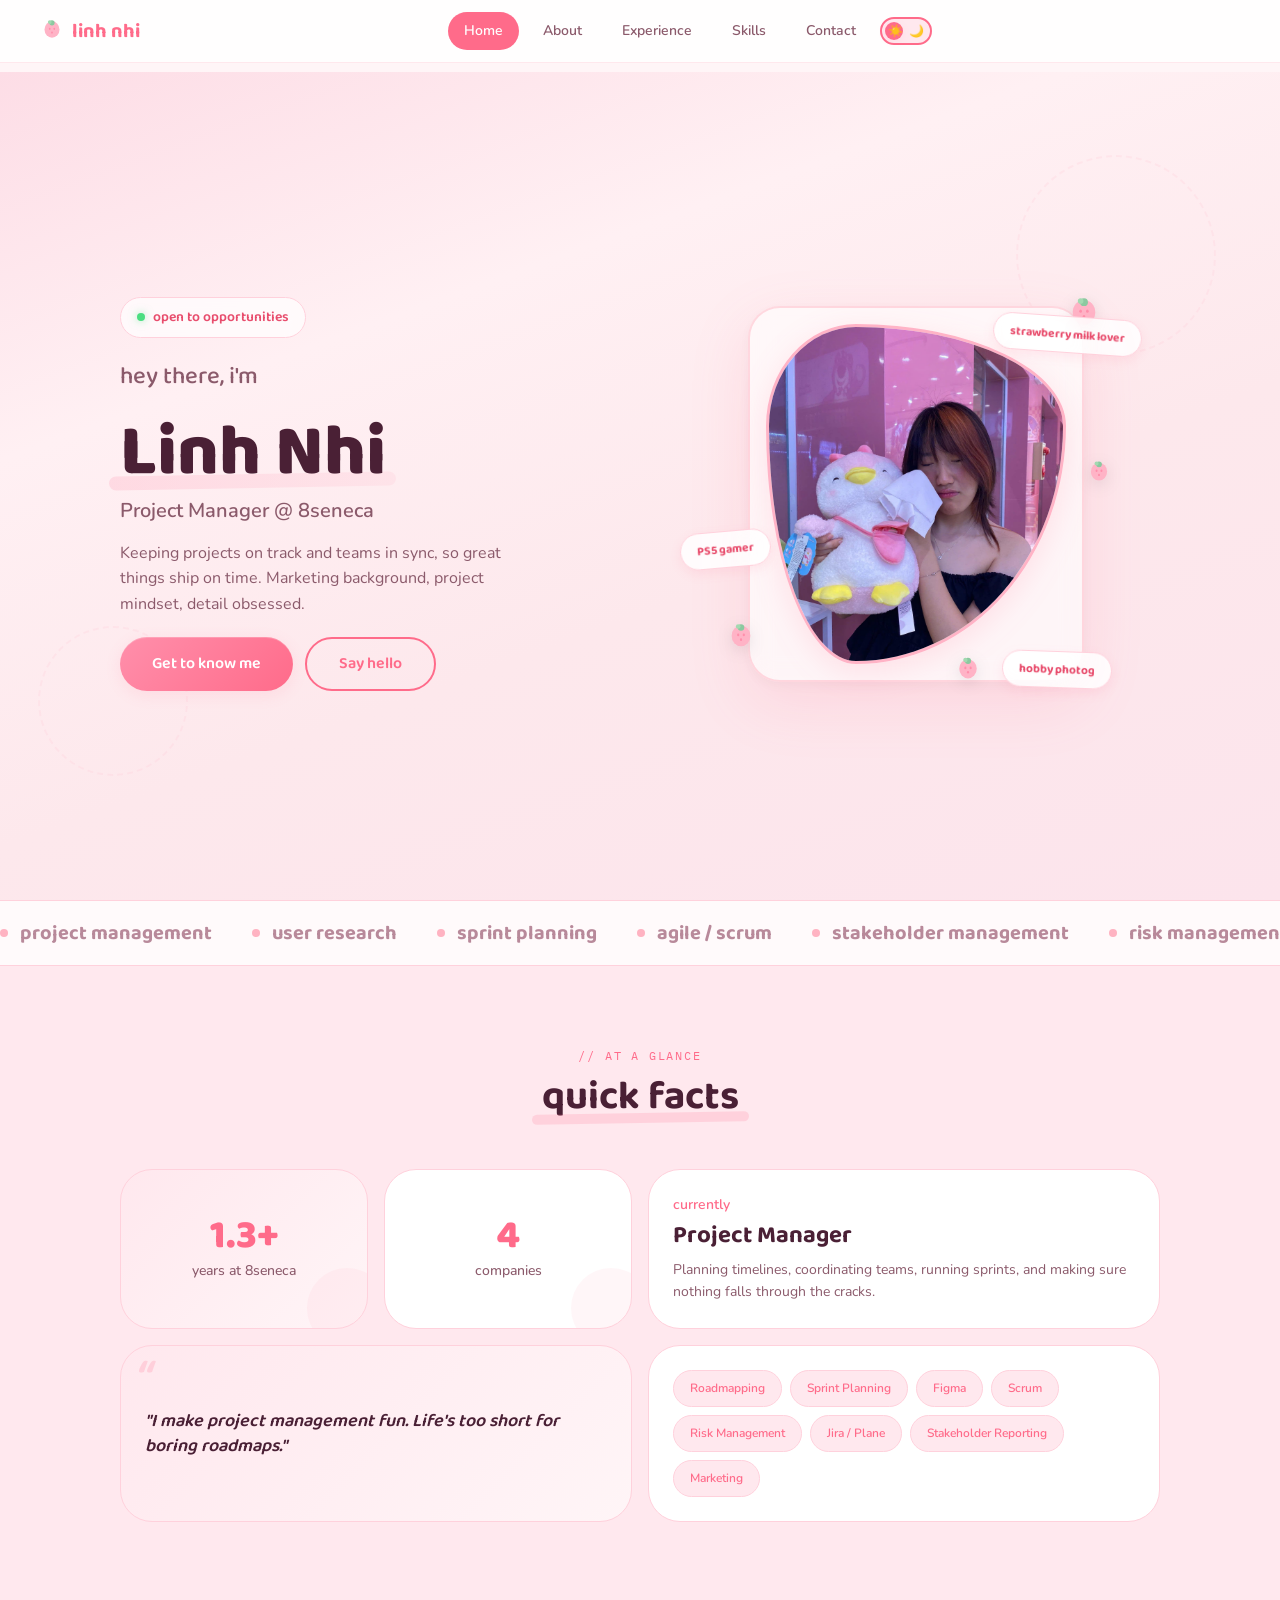
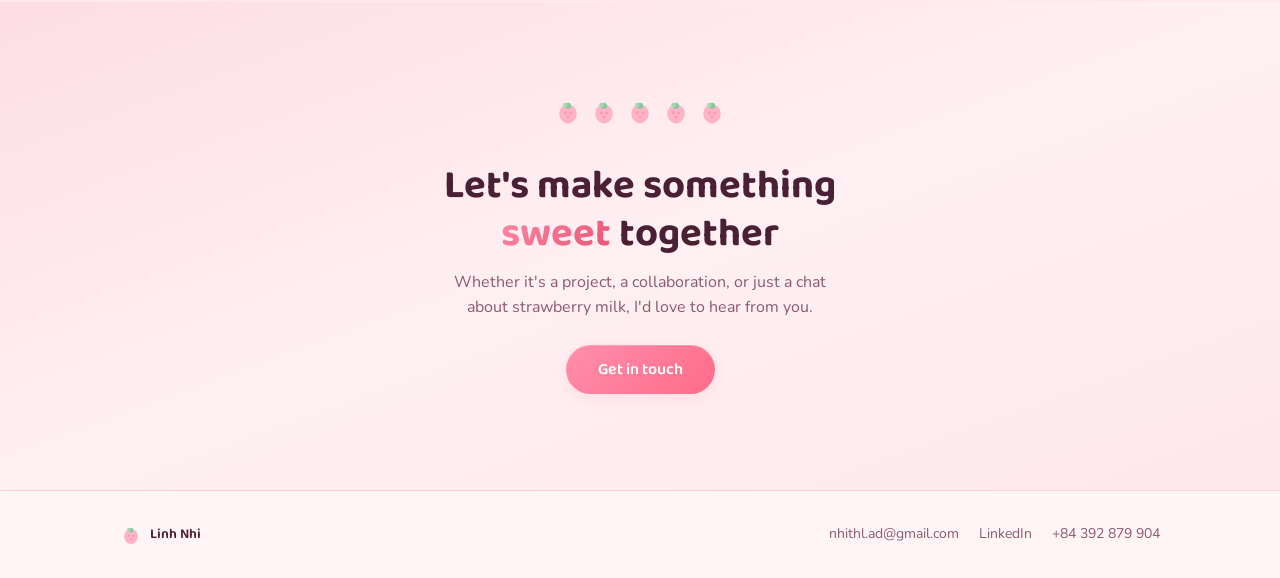
==== html/index.html @ 1c567e45 "Initial commit: strawberry milk portfolio website 5-page personal portfolio (Home, About, Experience" ====
<!DOCTYPE html>
<html lang="en" data-theme="light">
<head>
  <meta charset="UTF-8">
  <meta name="viewport" content="width=device-width, initial-scale=1.0">
  <title>Linh Nhi | Project Manager</title>
  <link rel="icon" type="image/svg+xml" href="favicon.svg">
  <link rel="stylesheet" href="shared.css">
  <style>
    /* --- HERO --- */
    .hero {
      min-height: calc(100vh - 72px);
      display: flex;
      align-items: center;
      position: relative;
      overflow: hidden;
      padding: var(--sp-64) 0 var(--sp-48);
      background: linear-gradient(160deg, #FDDDE6 0%, #FFF0F3 30%, #FDE8EC 60%, #FCE4EC 100%);
    }
    [data-theme="dark"] .hero {
      background: linear-gradient(160deg, var(--berry-900) 0%, #2A1520 50%, var(--berry-900) 100%);
    }
    .hero__inner {
      max-width: var(--max-content);
      margin: 0 auto;
      padding: 0 var(--grid-margin-desktop);
      display: grid;
      grid-template-columns: 1fr 1fr;
      gap: var(--sp-64);
      align-items: center;
      width: 100%;
      position: relative;
      z-index: 1;
    }
    .hero__content { display: flex; flex-direction: column; gap: var(--sp-20); }

    /* Strawberry milk badge */
    .hero__badge {
      display: inline-flex;
      align-items: center;
      gap: var(--sp-8);
      background: rgba(255, 255, 255, 0.7);
      backdrop-filter: blur(10px);
      border: 1.5px solid var(--pink-200);
      border-radius: var(--radius-pill);
      padding: var(--sp-8) var(--sp-16);
      font-family: var(--font-display);
      font-size: var(--text-sm);
      font-weight: var(--weight-semibold);
      color: var(--pink-600);
      width: fit-content;
      animation: badge-bounce 3s ease-in-out infinite;
    }
    [data-theme="dark"] .hero__badge {
      background: rgba(255, 107, 138, 0.12);
      border-color: rgba(255, 143, 171, 0.25);
      color: var(--pink-300);
    }
    @keyframes badge-bounce {
      0%, 100% { transform: translateY(0); }
      50% { transform: translateY(-4px); }
    }
    .hero__badge-dot {
      width: 8px; height: 8px;
      border-radius: 50%;
      background: #4ADE80;
      box-shadow: 0 0 8px rgba(74, 222, 128, 0.5);
      animation: pulse-green 2s ease-in-out infinite;
    }
    @keyframes pulse-green {
      0%, 100% { opacity: 1; }
      50% { opacity: 0.5; }
    }

    .hero__greeting {
      font-family: var(--font-display);
      font-size: var(--text-2xl);
      color: var(--color-text-secondary);
      font-weight: var(--weight-medium);
    }
    .hero__name {
      font-family: var(--font-display);
      font-size: var(--text-6xl);
      font-weight: var(--weight-extrabold);
      line-height: 1.05;
      position: relative;
    }
    .hero__name-highlight {
      position: relative;
      display: inline-block;
    }
    .hero__name-highlight::after {
      content: '';
      position: absolute;
      bottom: 4px;
      left: -4%;
      width: 108%;
      height: 14px;
      background: linear-gradient(90deg, var(--pink-300), var(--pink-200));
      opacity: 0.35;
      border-radius: var(--radius-pill);
      z-index: -1;
      transform: rotate(-1deg);
    }
    [data-theme="dark"] .hero__name-highlight::after {
      opacity: 0.2;
    }
    .hero__name-sub {
      display: block;
      font-size: var(--text-xl);
      font-weight: var(--weight-semibold);
      color: var(--color-text-secondary);
      margin-top: var(--sp-8);
      font-family: var(--font-body);
    }
    .hero__desc {
      font-size: var(--text-base);
      color: var(--color-text-secondary);
      line-height: var(--leading-normal);
      max-width: 420px;
    }
    .hero__buttons { display: flex; gap: var(--sp-12); flex-wrap: wrap; }

    /* Visual side — milk carton style frame */
    .hero__visual {
      display: flex;
      justify-content: center;
      align-items: center;
      position: relative;
    }
    .hero__photo-frame {
      position: relative;
      background: rgba(255, 255, 255, 0.6);
      backdrop-filter: blur(12px);
      border: 2px solid rgba(255, 183, 197, 0.5);
      border-radius: 32px;
      padding: 16px;
      box-shadow: 0 20px 60px rgba(255, 107, 138, 0.15), 0 4px 16px rgba(0,0,0,0.04);
    }
    [data-theme="dark"] .hero__photo-frame {
      background: rgba(45, 22, 32, 0.6);
      border-color: rgba(255, 143, 171, 0.2);
      box-shadow: 0 20px 60px rgba(0, 0, 0, 0.3);
    }
    .hero__photo-frame .profile-photo {
      border: 3px solid var(--pink-300);
    }

    /* Floating strawberry decorations */
    .strawberry-float {
      position: absolute;
      z-index: 2;
      font-size: 2rem;
      animation: float-berry 5s ease-in-out infinite;
      filter: drop-shadow(0 4px 8px rgba(0,0,0,0.1));
    }
    .strawberry-float:nth-child(2) { top: -16px; right: -20px; animation-delay: -1s; font-size: 1.8rem; }
    .strawberry-float:nth-child(3) { bottom: 20px; left: -24px; animation-delay: -2.5s; font-size: 1.5rem; }
    .strawberry-float:nth-child(4) { top: 40%; right: -30px; animation-delay: -3.5s; font-size: 1.2rem; }
    .strawberry-float:nth-child(5) { bottom: -12px; right: 30%; animation-delay: -4s; font-size: 1.4rem; }
    @keyframes float-berry {
      0%, 100% { transform: translateY(0) rotate(0deg); }
      25% { transform: translateY(-8px) rotate(5deg); }
      75% { transform: translateY(4px) rotate(-3deg); }
    }

    /* Floating stickers around photo */
    .hero__sticker {
      position: absolute;
      z-index: 3;
      background: rgba(255, 255, 255, 0.85);
      backdrop-filter: blur(8px);
      border: 1.5px solid var(--pink-200);
      border-radius: var(--radius-2xl);
      padding: var(--sp-8) var(--sp-16);
      font-family: var(--font-display);
      font-size: var(--text-xs);
      font-weight: var(--weight-bold);
      color: var(--pink-600);
      box-shadow: 0 4px 12px rgba(255, 107, 138, 0.12);
      transform: rotate(var(--rotate, 0deg));
      transition: all var(--duration) var(--ease-out);
      white-space: nowrap;
    }
    [data-theme="dark"] .hero__sticker {
      background: rgba(45, 22, 32, 0.8);
      border-color: rgba(255, 143, 171, 0.25);
      color: var(--pink-300);
    }
    .hero__sticker:hover {
      transform: rotate(0deg) scale(1.08);
      box-shadow: 0 6px 20px rgba(255, 107, 138, 0.2);
    }
    .hero__sticker:nth-child(6) { top: 8px; right: -60px; --rotate: 4deg; }
    .hero__sticker:nth-child(7) { bottom: 30%; left: -70px; --rotate: -5deg; }
    .hero__sticker:nth-child(8) { bottom: -8px; right: -30px; --rotate: 2deg; }

    /* --- MARQUEE --- */
    .home-marquee {
      margin: 0;
      background: rgba(255, 255, 255, 0.5);
      border-color: var(--pink-200);
    }
    [data-theme="dark"] .home-marquee {
      background: var(--color-card);
    }

    /* --- BENTO GRID --- */
    .bento-section {
      padding: var(--sp-80) 0;
      background: var(--color-surface-alt);
      position: relative;
    }
    .bento-grid {
      max-width: var(--max-content);
      margin: 0 auto;
      padding: 0 var(--grid-margin-desktop);
      display: grid;
      grid-template-columns: repeat(4, 1fr);
      grid-template-rows: auto auto;
      gap: var(--sp-16);
    }
    .bento-card--stat {
      display: flex;
      flex-direction: column;
      justify-content: center;
      align-items: center;
      text-align: center;
      min-height: 140px;
      position: relative;
      overflow: hidden;
    }
    .bento-card--stat::after {
      content: '';
      position: absolute;
      bottom: -20px;
      right: -20px;
      width: 80px;
      height: 80px;
      border-radius: 50%;
      background: var(--color-accent);
      opacity: 0.06;
    }
    .bento-card--wide { grid-column: span 2; }
    .bento-stat__number {
      font-family: var(--font-display);
      font-size: var(--text-4xl);
      font-weight: var(--weight-extrabold);
      color: var(--color-accent);
      line-height: 1;
    }
    .bento-stat__label {
      font-size: var(--text-sm);
      color: var(--color-text-secondary);
      margin-top: var(--sp-4);
      font-weight: var(--weight-medium);
    }
    .bento-card--quote {
      display: flex;
      align-items: center;
      font-family: var(--font-display);
      font-size: var(--text-lg);
      font-weight: var(--weight-semibold);
      color: var(--color-text);
      font-style: italic;
      line-height: var(--leading-snug);
      position: relative;
    }
    .bento-card--quote::before {
      content: '\201C';
      position: absolute;
      top: 8px;
      left: 12px;
      font-size: 3rem;
      font-family: var(--font-display);
      color: var(--color-accent);
      opacity: 0.2;
      line-height: 1;
    }
    .bento-card--role {
      display: flex;
      flex-direction: column;
      justify-content: center;
    }
    .bento-role__title {
      font-family: var(--font-display);
      font-size: var(--text-2xl);
      font-weight: var(--weight-bold);
    }
    .bento-role__company {
      font-size: var(--text-sm);
      color: var(--color-accent);
      font-weight: var(--weight-semibold);
    }
    .bento-card--tags {
      display: flex;
      flex-wrap: wrap;
      gap: var(--sp-8);
      align-content: center;
    }
    .bento-tag {
      display: inline-flex;
      padding: var(--sp-8) var(--sp-16);
      background: var(--color-accent-soft);
      border: 1.5px solid var(--color-border);
      border-radius: var(--radius-pill);
      font-size: var(--text-xs);
      font-weight: var(--weight-semibold);
      color: var(--color-accent);
      transition: all var(--duration) var(--ease-out);
    }
    .bento-tag:hover {
      background: var(--color-accent);
      color: #fff;
      transform: translateY(-2px);
    }

    /* --- SUPERPOWERS --- */
    .powers {
      padding: var(--sp-80) 0;
      position: relative;
    }
    .powers__grid {
      max-width: var(--max-content);
      margin: 0 auto;
      padding: 0 var(--grid-margin-desktop);
      display: grid;
      grid-template-columns: repeat(2, 1fr);
      gap: var(--sp-16);
    }
    .power-card {
      padding: var(--sp-32);
      border-radius: var(--radius-2xl);
      background: var(--color-card);
      border: 1.5px solid var(--color-border);
      transition: all var(--duration) var(--ease-out);
      display: flex;
      flex-direction: column;
      gap: var(--sp-8);
      position: relative;
      overflow: hidden;
    }
    .power-card::before {
      content: '';
      position: absolute;
      top: 0;
      left: 0;
      right: 0;
      height: 3px;
      background: linear-gradient(90deg, var(--pink-300), var(--pink-500), var(--pink-300));
      opacity: 0;
      transition: opacity var(--duration) var(--ease-out);
    }
    .power-card:hover {
      border-color: var(--color-accent);
      box-shadow: 0 12px 40px rgba(255, 107, 138, 0.12);
      transform: translateY(-4px);
    }
    .power-card:hover::before { opacity: 1; }
    .power-card__icon {
      width: 52px;
      height: 52px;
      border-radius: 50%;
      background: var(--pink-100);
      display: flex;
      align-items: center;
      justify-content: center;
      margin-bottom: var(--sp-4);
      flex-shrink: 0;
    }
    .power-card__icon svg {
      width: 24px;
      height: 24px;
      color: var(--pink-500);
    }
    [data-theme="dark"] .power-card__icon {
      background: rgba(255, 107, 138, 0.12);
    }
    [data-theme="dark"] .power-card__icon svg {
      color: var(--pink-400);
    }
    .power-card__title {
      font-family: var(--font-display);
      font-size: var(--text-lg);
      font-weight: var(--weight-bold);
    }
    .power-card__desc {
      font-size: var(--text-sm);
      color: var(--color-text-secondary);
      line-height: var(--leading-normal);
    }

    /* --- CTA --- */
    .cta {
      padding: var(--sp-96) 0;
      text-align: center;
      position: relative;
      overflow: hidden;
      background: linear-gradient(160deg, #FDDDE6, #FFF0F3, #FDE8EC);
    }
    [data-theme="dark"] .cta {
      background: linear-gradient(160deg, #2A1520, var(--berry-900), #2A1520);
    }
    .cta__inner {
      max-width: 560px;
      margin: 0 auto;
      padding: 0 var(--grid-margin-desktop);
      position: relative;
      z-index: 1;
    }
    .cta__heading { margin-bottom: var(--sp-12); }
    .cta__desc {
      color: var(--color-text-secondary);
      font-size: var(--text-base);
      margin-bottom: var(--sp-24);
    }
    .cta__strawberries {
      display: flex;
      justify-content: center;
      gap: var(--sp-8);
      margin-bottom: var(--sp-24);
      font-size: 1.5rem;
    }
    .cta__strawberries span {
      animation: float-berry 4s ease-in-out infinite;
    }
    .cta__strawberries span:nth-child(2) { animation-delay: -0.5s; }
    .cta__strawberries span:nth-child(3) { animation-delay: -1s; }
    .cta__strawberries span:nth-child(4) { animation-delay: -1.5s; }
    .cta__strawberries span:nth-child(5) { animation-delay: -2s; }

    /* --- MILK CARTON DECO (background) --- */
    .milk-deco {
      position: absolute;
      pointer-events: none;
      z-index: 0;
    }
    .milk-deco--circle {
      width: 200px;
      height: 200px;
      border-radius: 50%;
      border: 2px dashed var(--pink-200);
      opacity: 0.3;
    }
    [data-theme="dark"] .milk-deco--circle {
      border-color: rgba(255, 143, 171, 0.15);
    }

    /* --- RESPONSIVE --- */
    @media (max-width: 768px) {
      .hero { min-height: auto; padding: var(--sp-32) 0; }
      .hero__inner {
        grid-template-columns: 1fr;
        gap: var(--sp-32);
        padding: 0 var(--grid-margin-mobile);
        text-align: center;
      }
      .hero__visual { order: -1; }
      .hero__desc { max-width: 100%; }
      .hero__buttons { justify-content: center; }
      .hero__badge { margin: 0 auto; }
      .hero__name { font-size: var(--text-4xl); }
      .hero__sticker { display: none; }
      .strawberry-float { font-size: 1.2rem !important; }
      .strawberry-float:nth-child(2) { right: -8px; }
      .strawberry-float:nth-child(3) { left: -8px; }
      .strawberry-float:nth-child(4) { right: -12px; }

      .hero__photo-frame { padding: 12px; }
      .profile-photo--lg { width: 200px; height: 230px; }

      .bento-section { padding: var(--sp-48) 0; }
      .bento-grid {
        grid-template-columns: 1fr 1fr;
        padding: 0 var(--grid-margin-mobile);
        gap: var(--sp-12);
      }
      .bento-card--wide { grid-column: span 2; }
      .bento-stat__number { font-size: var(--text-2xl); }
      .bento-card--stat { min-height: 100px; }

      .powers { padding: var(--sp-48) 0; }
      .powers__grid { grid-template-columns: 1fr; padding: 0 var(--grid-margin-mobile); }

      .cta { padding: var(--sp-48) 0; }
      .cta__inner { padding: 0 var(--grid-margin-mobile); }
    }
  </style>
</head>
<body>

  <nav class="nav">
    <div class="nav__inner">
      <a href="index.html" class="nav__logo">
        <span class="nav__logo-icon"><svg width="24" height="24" viewBox="0 0 32 32" fill="none"><ellipse cx="16" cy="18" rx="10" ry="11" fill="#FFB3C6"/><ellipse cx="13" cy="17" rx="1.2" ry="1.5" fill="#FF8FAB"/><ellipse cx="19" cy="17" rx="1.2" ry="1.5" fill="#FF8FAB"/><ellipse cx="16" cy="22" rx="1.2" ry="1.5" fill="#FF8FAB"/><circle cx="16" cy="9" r="3.5" fill="#8BC9A0"/><circle cx="13" cy="8" r="2.5" fill="#A3D9B1"/></svg></span> linh nhi
      </a>
      <div class="nav__links">
        <a href="index.html" class="nav__link nav__link--active">Home</a>
        <a href="about.html" class="nav__link">About</a>
        <a href="experience.html" class="nav__link">Experience</a>
        <a href="skills.html" class="nav__link">Skills</a>
        <a href="contact.html" class="nav__link">Contact</a>
        <button class="nav__theme-toggle" onclick="toggleTheme()" aria-label="Toggle dark mode">
          <span class="nav__theme-emoji nav__theme-emoji--light">&#9728;&#65039;</span>
          <span class="nav__theme-emoji nav__theme-emoji--dark">&#127769;</span>
        </button>
      </div>
      <div style="display:flex;align-items:center;gap:var(--sp-12);">
        <button class="nav__theme-toggle" onclick="toggleTheme()" aria-label="Toggle dark mode" id="mobileTheme" style="display:none;">
          <span class="nav__theme-emoji nav__theme-emoji--light">&#9728;&#65039;</span>
          <span class="nav__theme-emoji nav__theme-emoji--dark">&#127769;</span>
        </button>
        <button class="nav__burger" onclick="toggleMobile()" aria-label="Menu">
          <span></span><span></span><span></span>
        </button>
      </div>
    </div>
  </nav>
  <div class="nav__mobile-menu" id="mobileMenu">
    <a href="index.html" class="nav__link nav__link--active" onclick="toggleMobile()">Home</a>
    <a href="about.html" class="nav__link" onclick="toggleMobile()">About</a>
    <a href="experience.html" class="nav__link" onclick="toggleMobile()">Experience</a>
    <a href="skills.html" class="nav__link" onclick="toggleMobile()">Skills</a>
    <a href="contact.html" class="nav__link" onclick="toggleMobile()">Contact</a>
    <button class="nav__theme-toggle" onclick="toggleTheme()" aria-label="Toggle dark mode" style="margin-top:var(--sp-16);">
      <span class="nav__theme-emoji nav__theme-emoji--light">&#9728;&#65039;</span>
      <span class="nav__theme-emoji nav__theme-emoji--dark">&#127769;</span>
    </button>
  </div>

  <main class="page">
    <!-- HERO -->
    <section class="hero">
      <!-- Background decorative circles -->
      <div class="milk-deco milk-deco--circle" style="top: 10%; right: 5%;"></div>
      <div class="milk-deco milk-deco--circle" style="bottom: 15%; left: 3%; width: 150px; height: 150px;"></div>

      <div class="hero__inner">
        <div class="hero__content">
          <div class="hero__badge">
            <span class="hero__badge-dot"></span>
            open to opportunities
          </div>
          <div class="hero__greeting">hey there, i'm</div>
          <h1 class="hero__name">
            <span class="hero__name-highlight">Linh Nhi</span>
            <span class="hero__name-sub">Project Manager @ 8seneca</span>
          </h1>
          <p class="hero__desc">
            Keeping projects on track and teams in sync, so great things ship on time.
            Marketing background, project mindset, detail obsessed.
          </p>
          <div class="hero__buttons">
            <a href="about.html" class="btn btn--primary">Get to know me</a>
            <a href="contact.html" class="btn btn--outline">Say hello</a>
          </div>
        </div>
        <div class="hero__visual">
          <div class="hero__photo-frame">
            <div class="profile-photo profile-photo--lg">
              <img src="images/profile.jpg" alt="Linh Nhi" loading="lazy">
            </div>
            <span class="strawberry-float"><svg width="36" height="36" viewBox="0 0 32 32" fill="none"><ellipse cx="16" cy="18" rx="10" ry="11" fill="#FFB3C6"/><ellipse cx="13" cy="17" rx="1.2" ry="1.5" fill="#FF8FAB"/><ellipse cx="19" cy="17" rx="1.2" ry="1.5" fill="#FF8FAB"/><ellipse cx="16" cy="22" rx="1.2" ry="1.5" fill="#FF8FAB"/><circle cx="16" cy="9" r="3.5" fill="#8BC9A0"/><circle cx="13" cy="8" r="2.5" fill="#A3D9B1"/></svg></span>
            <span class="strawberry-float"><svg width="30" height="30" viewBox="0 0 32 32" fill="none"><ellipse cx="16" cy="18" rx="10" ry="11" fill="#FFB3C6"/><ellipse cx="13" cy="17" rx="1.2" ry="1.5" fill="#FF8FAB"/><ellipse cx="19" cy="17" rx="1.2" ry="1.5" fill="#FF8FAB"/><ellipse cx="16" cy="22" rx="1.2" ry="1.5" fill="#FF8FAB"/><circle cx="16" cy="9" r="3.5" fill="#8BC9A0"/><circle cx="13" cy="8" r="2.5" fill="#A3D9B1"/></svg></span>
            <span class="strawberry-float"><svg width="26" height="26" viewBox="0 0 32 32" fill="none"><ellipse cx="16" cy="18" rx="10" ry="11" fill="#FFB3C6"/><ellipse cx="13" cy="17" rx="1.2" ry="1.5" fill="#FF8FAB"/><ellipse cx="19" cy="17" rx="1.2" ry="1.5" fill="#FF8FAB"/><ellipse cx="16" cy="22" rx="1.2" ry="1.5" fill="#FF8FAB"/><circle cx="16" cy="9" r="3.5" fill="#8BC9A0"/><circle cx="13" cy="8" r="2.5" fill="#A3D9B1"/></svg></span>
            <span class="strawberry-float"><svg width="28" height="28" viewBox="0 0 32 32" fill="none"><ellipse cx="16" cy="18" rx="10" ry="11" fill="#FFB3C6"/><ellipse cx="13" cy="17" rx="1.2" ry="1.5" fill="#FF8FAB"/><ellipse cx="19" cy="17" rx="1.2" ry="1.5" fill="#FF8FAB"/><ellipse cx="16" cy="22" rx="1.2" ry="1.5" fill="#FF8FAB"/><circle cx="16" cy="9" r="3.5" fill="#8BC9A0"/><circle cx="13" cy="8" r="2.5" fill="#A3D9B1"/></svg></span>
            <div class="hero__sticker" style="--rotate: 4deg;">strawberry milk lover</div>
            <div class="hero__sticker" style="--rotate: -5deg;">PS5 gamer</div>
            <div class="hero__sticker" style="--rotate: 2deg;">hobby photog</div>
          </div>
        </div>
      </div>
    </section>

    <!-- MARQUEE -->
    <div class="marquee home-marquee">
      <div class="marquee__track">
        <span class="marquee__item"><span class="marquee__dot"></span> project management</span>
        <span class="marquee__item"><span class="marquee__dot"></span> user research</span>
        <span class="marquee__item"><span class="marquee__dot"></span> sprint planning</span>
        <span class="marquee__item"><span class="marquee__dot"></span> agile / scrum</span>
        <span class="marquee__item"><span class="marquee__dot"></span> stakeholder management</span>
        <span class="marquee__item"><span class="marquee__dot"></span> risk management</span>
        <span class="marquee__item"><span class="marquee__dot"></span> marketing</span>
        <span class="marquee__item"><span class="marquee__dot"></span> project management</span>
        <span class="marquee__item"><span class="marquee__dot"></span> resource planning</span>
        <span class="marquee__item"><span class="marquee__dot"></span> sprint planning</span>
        <span class="marquee__item"><span class="marquee__dot"></span> agile / scrum</span>
        <span class="marquee__item"><span class="marquee__dot"></span> stakeholder management</span>
        <span class="marquee__item"><span class="marquee__dot"></span> risk management</span>
        <span class="marquee__item"><span class="marquee__dot"></span> marketing</span>
      </div>
    </div>

    <!-- BENTO GRID -->
    <section class="bento-section">
      <div class="section-header">
        <span class="section-header__label">// at a glance</span>
        <h2 class="heading-2"><span class="section-header__underline">quick facts</span></h2>
      </div>
      <div class="bento-grid">
        <div class="bento-card bento-card--stat bento-card--accent">
          <div class="bento-stat__number">1.3+</div>
          <div class="bento-stat__label">years at 8seneca</div>
        </div>
        <div class="bento-card bento-card--stat">
          <div class="bento-stat__number">4</div>
          <div class="bento-stat__label">companies</div>
        </div>
        <div class="bento-card bento-card--role bento-card--wide">
          <div class="bento-role__company">currently</div>
          <div class="bento-role__title">Project Manager</div>
          <div style="font-size:var(--text-sm);color:var(--color-text-secondary);margin-top:var(--sp-4);">Planning timelines, coordinating teams, running sprints, and making sure nothing falls through the cracks.</div>
        </div>
        <div class="bento-card bento-card--quote bento-card--wide bento-card--accent">
          "I make project management fun. Life's too short for boring roadmaps."
        </div>
        <div class="bento-card bento-card--tags bento-card--wide">
          <span class="bento-tag">Roadmapping</span>
          <span class="bento-tag">Sprint Planning</span>
          <span class="bento-tag">Figma</span>
          <span class="bento-tag">Scrum</span>
          <span class="bento-tag">Risk Management</span>
          <span class="bento-tag">Jira / Plane</span>
          <span class="bento-tag">Stakeholder Reporting</span>
          <span class="bento-tag">Marketing</span>
        </div>
      </div>
    </section>

    <!-- CTA -->
    <section class="cta">
      <div class="cta__inner">
        <div class="cta__strawberries">
          <span><svg width="28" height="28" viewBox="0 0 32 32" fill="none"><ellipse cx="16" cy="18" rx="10" ry="11" fill="#FFB3C6"/><ellipse cx="13" cy="17" rx="1.2" ry="1.5" fill="#FF8FAB"/><ellipse cx="19" cy="17" rx="1.2" ry="1.5" fill="#FF8FAB"/><ellipse cx="16" cy="22" rx="1.2" ry="1.5" fill="#FF8FAB"/><circle cx="16" cy="9" r="3.5" fill="#8BC9A0"/><circle cx="13" cy="8" r="2.5" fill="#A3D9B1"/></svg></span>
          <span><svg width="28" height="28" viewBox="0 0 32 32" fill="none"><ellipse cx="16" cy="18" rx="10" ry="11" fill="#FFB3C6"/><ellipse cx="13" cy="17" rx="1.2" ry="1.5" fill="#FF8FAB"/><ellipse cx="19" cy="17" rx="1.2" ry="1.5" fill="#FF8FAB"/><ellipse cx="16" cy="22" rx="1.2" ry="1.5" fill="#FF8FAB"/><circle cx="16" cy="9" r="3.5" fill="#8BC9A0"/><circle cx="13" cy="8" r="2.5" fill="#A3D9B1"/></svg></span>
          <span><svg width="28" height="28" viewBox="0 0 32 32" fill="none"><ellipse cx="16" cy="18" rx="10" ry="11" fill="#FFB3C6"/><ellipse cx="13" cy="17" rx="1.2" ry="1.5" fill="#FF8FAB"/><ellipse cx="19" cy="17" rx="1.2" ry="1.5" fill="#FF8FAB"/><ellipse cx="16" cy="22" rx="1.2" ry="1.5" fill="#FF8FAB"/><circle cx="16" cy="9" r="3.5" fill="#8BC9A0"/><circle cx="13" cy="8" r="2.5" fill="#A3D9B1"/></svg></span>
          <span><svg width="28" height="28" viewBox="0 0 32 32" fill="none"><ellipse cx="16" cy="18" rx="10" ry="11" fill="#FFB3C6"/><ellipse cx="13" cy="17" rx="1.2" ry="1.5" fill="#FF8FAB"/><ellipse cx="19" cy="17" rx="1.2" ry="1.5" fill="#FF8FAB"/><ellipse cx="16" cy="22" rx="1.2" ry="1.5" fill="#FF8FAB"/><circle cx="16" cy="9" r="3.5" fill="#8BC9A0"/><circle cx="13" cy="8" r="2.5" fill="#A3D9B1"/></svg></span>
          <span><svg width="28" height="28" viewBox="0 0 32 32" fill="none"><ellipse cx="16" cy="18" rx="10" ry="11" fill="#FFB3C6"/><ellipse cx="13" cy="17" rx="1.2" ry="1.5" fill="#FF8FAB"/><ellipse cx="19" cy="17" rx="1.2" ry="1.5" fill="#FF8FAB"/><ellipse cx="16" cy="22" rx="1.2" ry="1.5" fill="#FF8FAB"/><circle cx="16" cy="9" r="3.5" fill="#8BC9A0"/><circle cx="13" cy="8" r="2.5" fill="#A3D9B1"/></svg></span>
        </div>
        <h2 class="heading-2 cta__heading">Let's make something<br><span class="gradient-text">sweet</span> together</h2>
        <p class="cta__desc">Whether it's a project, a collaboration, or just a chat about strawberry milk, I'd love to hear from you.</p>
        <a href="contact.html" class="btn btn--primary">Get in touch</a>
      </div>
    </section>

<footer class="footer" style="border-top:1.5px solid var(--color-border);padding:var(--sp-32) 0;">
  <div class="container" style="display:flex;justify-content:space-between;align-items:center;flex-wrap:wrap;gap:var(--sp-16);">
    <div style="display:flex;align-items:center;gap:var(--sp-8);">
      <svg width="22" height="22" viewBox="0 0 32 32" fill="none"><ellipse cx="16" cy="18" rx="10" ry="11" fill="#FFB3C6"/><ellipse cx="13" cy="17" rx="1.2" ry="1.5" fill="#FF8FAB"/><ellipse cx="19" cy="17" rx="1.2" ry="1.5" fill="#FF8FAB"/><ellipse cx="16" cy="22" rx="1.2" ry="1.5" fill="#FF8FAB"/><circle cx="16" cy="9" r="3.5" fill="#8BC9A0"/><circle cx="13" cy="8" r="2.5" fill="#A3D9B1"/></svg>
      <span style="font-family:var(--font-display);font-size:var(--text-sm);font-weight:var(--weight-semibold);color:var(--color-text);">Linh Nhi</span>
    </div>
    <div style="display:flex;align-items:center;gap:var(--sp-20);font-size:var(--text-sm);">
      <a href="mailto:nhithl.ad@gmail.com" style="color:var(--color-text-secondary);">nhithl.ad@gmail.com</a>
      <a href="https://www.linkedin.com/in/nhithl" target="_blank" style="color:var(--color-text-secondary);">LinkedIn</a>
      <a href="tel:+84392879904" style="color:var(--color-text-secondary);">+84 392 879 904</a>
    </div>
  </div>
</footer>
  </main>

  <script>
    function toggleTheme() { document.documentElement.setAttribute('data-theme', document.documentElement.getAttribute('data-theme') === 'dark' ? 'light' : 'dark'); }
    function toggleMobile() { document.getElementById('mobileMenu').classList.toggle('nav__mobile-menu--open'); document.querySelector('.nav__burger').classList.toggle('nav__burger--open'); }
    (function(){var t=document.getElementById('mobileTheme');function u(){t.style.display=window.innerWidth<=768?'':'none';}u();window.addEventListener('resize',u);})();
  </script>
</body>
</html>
---- html/shared.css ----
/* ============================================
   SHARED — Strawberry Milk Portfolio
   Tokens + Components + Layout
   ============================================ */
@import url('https://fonts.googleapis.com/css2?family=Baloo+2:wght@400;500;600;700;800&family=Nunito:wght@400;500;600;700&family=IBM+Plex+Mono:wght@400;500&display=swap');
@import url('../tokens/tokens.css');

/* --- Reset --- */
*, *::before, *::after { box-sizing: border-box; margin: 0; padding: 0; }
html { scroll-behavior: smooth; }
body {
  font-family: var(--font-body);
  font-size: var(--text-base);
  line-height: var(--leading-normal);
  color: var(--color-text);
  background: var(--color-bg);
  transition: background var(--duration) var(--ease-out), color var(--duration) var(--ease-out);
  -webkit-font-smoothing: antialiased;
  overflow-x: hidden;
}
a { color: var(--color-accent); text-decoration: none; transition: color var(--duration) var(--ease-out); }
a:hover { color: var(--color-accent-hover); }
img { max-width: 100%; display: block; }
ul, ol { list-style: none; }
button { cursor: pointer; border: none; background: none; font-family: inherit; }

/* --- Sparkle animation --- */
.sparkle {
  display: inline-block;
  animation: sparkle-float 3s ease-in-out infinite;
}
@keyframes sparkle-float {
  0%, 100% { transform: translateY(0) rotate(0deg); }
  50% { transform: translateY(-6px) rotate(10deg); }
}

/* --- Nav --- */
.nav {
  position: fixed;
  top: 0;
  left: 0;
  right: 0;
  z-index: 100;
  background: var(--color-nav);
  backdrop-filter: blur(20px);
  -webkit-backdrop-filter: blur(20px);
  border-bottom: 1px solid var(--color-border-soft);
  padding: var(--sp-12) var(--sp-32);
  transition: background var(--duration) var(--ease-out);
}
.nav__inner {
  max-width: var(--max-content);
  margin: 0 auto;
  display: flex;
  align-items: center;
  justify-content: space-between;
}
.nav__logo {
  font-family: var(--font-display);
  font-size: var(--text-xl);
  font-weight: var(--weight-bold);
  color: var(--color-accent);
  display: flex;
  align-items: center;
  gap: var(--sp-8);
}
.nav__logo-icon {
  font-size: var(--text-2xl);
  line-height: 1;
}
.nav__links {
  display: flex;
  gap: var(--sp-8);
  align-items: center;
}
.nav__link {
  font-family: var(--font-body);
  font-size: var(--text-sm);
  font-weight: var(--weight-semibold);
  color: var(--color-text-secondary);
  padding: var(--sp-8) var(--sp-16);
  border-radius: var(--radius-pill);
  position: relative;
  transition: all var(--duration) var(--ease-out);
}
.nav__link:hover {
  color: var(--color-accent);
  background: var(--color-accent-soft);
}
.nav__link--active {
  color: #fff;
  background: var(--color-accent);
}
.nav__link--active:hover {
  color: #fff;
  background: var(--color-accent-hover);
}

/* Theme toggle */
.nav__theme-toggle {
  width: 52px;
  height: 28px;
  border-radius: var(--radius-pill);
  background: var(--color-accent-soft);
  border: 2px solid var(--color-accent);
  position: relative;
  transition: background var(--duration) var(--ease-out), border-color var(--duration) var(--ease-out);
  flex-shrink: 0;
}
.nav__theme-toggle::after {
  content: '';
  position: absolute;
  top: 3px;
  left: 3px;
  width: 18px;
  height: 18px;
  border-radius: 50%;
  background: var(--color-accent);
  transition: transform var(--duration) var(--ease-out);
  box-shadow: var(--shadow-sm);
}
[data-theme="dark"] .nav__theme-toggle::after {
  transform: translateX(22px);
}
[data-theme="dark"] .nav__theme-toggle {
  background: rgba(255, 107, 138, 0.2);
}
.nav__theme-emoji {
  font-size: 12px;
  position: absolute;
  top: 50%;
  transform: translateY(-50%);
  pointer-events: none;
  z-index: 1;
  line-height: 1;
}
.nav__theme-emoji--light { left: 6px; }
.nav__theme-emoji--dark  { right: 6px; }

/* Mobile hamburger */
.nav__burger {
  display: none;
  flex-direction: column;
  gap: 5px;
  width: var(--sp-32);
  padding: var(--sp-4);
}
.nav__burger span {
  display: block;
  height: 3px;
  background: var(--color-accent);
  border-radius: var(--radius-pill);
  transition: transform var(--duration) var(--ease-out), opacity var(--duration) var(--ease-out);
}
.nav__burger--open span:nth-child(1) { transform: rotate(45deg) translate(5px, 6px); }
.nav__burger--open span:nth-child(2) { opacity: 0; }
.nav__burger--open span:nth-child(3) { transform: rotate(-45deg) translate(5px, -6px); }

.nav__mobile-menu {
  display: none;
  position: fixed;
  top: 56px;
  left: 0;
  right: 0;
  bottom: 0;
  background: var(--color-bg);
  z-index: 99;
  padding: var(--sp-48) var(--sp-32);
  flex-direction: column;
  gap: var(--sp-24);
  align-items: center;
}
.nav__mobile-menu--open { display: flex; }
.nav__mobile-menu .nav__link {
  font-size: var(--text-2xl);
  font-family: var(--font-display);
}

/* --- Layout --- */
.page { padding-top: 72px; min-height: 100vh; }
.container {
  max-width: var(--max-content);
  margin: 0 auto;
  padding: 0 var(--grid-margin-desktop);
}

/* --- Typography --- */
.heading-1 {
  font-family: var(--font-display);
  font-size: var(--text-6xl);
  font-weight: var(--weight-extrabold);
  line-height: var(--leading-tight);
  color: var(--color-text);
}
.heading-2 {
  font-family: var(--font-display);
  font-size: var(--text-4xl);
  font-weight: var(--weight-bold);
  line-height: var(--leading-tight);
  color: var(--color-text);
}
.heading-3 {
  font-family: var(--font-display);
  font-size: var(--text-2xl);
  font-weight: var(--weight-bold);
  line-height: var(--leading-snug);
  color: var(--color-text);
}
.accent-text { color: var(--color-accent); }
.gradient-text {
  background: linear-gradient(135deg, var(--pink-400), var(--pink-600));
  -webkit-background-clip: text;
  -webkit-text-fill-color: transparent;
  background-clip: text;
}

/* --- Section header with wavy underline --- */
.section-header {
  text-align: center;
  margin-bottom: var(--sp-48);
  position: relative;
}
.section-header__label {
  font-family: var(--font-mono);
  font-size: var(--text-xs);
  color: var(--color-accent);
  text-transform: uppercase;
  letter-spacing: 0.15em;
  margin-bottom: var(--sp-8);
  display: block;
}
.section-header__underline {
  display: inline-block;
  position: relative;
}
.section-header__underline::after {
  content: '';
  position: absolute;
  bottom: -2px;
  left: -5%;
  width: 110%;
  height: 10px;
  background: var(--color-accent);
  opacity: 0.18;
  border-radius: var(--radius-pill);
  transform: rotate(-1deg);
}

/* --- Buttons --- */
.btn {
  display: inline-flex;
  align-items: center;
  gap: var(--sp-8);
  font-family: var(--font-display);
  font-weight: var(--weight-semibold);
  font-size: var(--text-base);
  padding: var(--sp-12) var(--sp-32);
  border-radius: var(--radius-pill);
  transition: all var(--duration) var(--ease-out);
  position: relative;
  overflow: hidden;
}
.btn--primary {
  background: linear-gradient(135deg, var(--pink-400), var(--pink-500));
  color: #FFFFFF;
  box-shadow: var(--shadow-md), inset 0 1px 0 rgba(255,255,255,0.2);
}
.btn--primary:hover {
  background: linear-gradient(135deg, var(--pink-500), var(--pink-600));
  box-shadow: var(--shadow-glow);
  transform: translateY(-2px) scale(1.02);
  color: #FFFFFF;
}
.btn--outline {
  background: transparent;
  color: var(--color-accent);
  border: 2px solid var(--color-accent);
}
.btn--outline:hover {
  background: var(--color-accent-soft);
  transform: translateY(-2px);
  color: var(--color-accent);
}
.btn--ghost {
  background: transparent;
  color: var(--color-text-secondary);
  padding: var(--sp-8) var(--sp-16);
}
.btn--ghost:hover {
  color: var(--color-accent);
  background: var(--color-accent-soft);
}

/* --- Cards --- */
.card {
  background: var(--color-card);
  border: 1px solid var(--color-border);
  border-radius: var(--radius-2xl);
  padding: var(--sp-32);
  transition: all var(--duration) var(--ease-out);
  position: relative;
  overflow: hidden;
}
.card:hover {
  box-shadow: var(--shadow-md);
  transform: translateY(-4px);
}
.card--cartoon {
  border: 2.5px dashed var(--color-border);
  border-radius: var(--radius-2xl);
  background: var(--color-card);
}
.card--cartoon::before {
  content: '';
  position: absolute;
  top: -1px;
  right: -1px;
  width: var(--sp-32);
  height: var(--sp-32);
  background: var(--color-accent);
  opacity: 0.08;
  border-radius: 0 var(--radius-2xl) 0 100%;
}
.card--glow {
  border: 1.5px solid var(--color-border);
}
.card--glow:hover {
  border-color: var(--color-accent);
  box-shadow: var(--shadow-glow);
}

/* --- Bento card (modern grid card) --- */
.bento-card {
  background: var(--color-card);
  border: 1.5px solid var(--color-border);
  border-radius: var(--radius-2xl);
  padding: var(--sp-24);
  transition: all var(--duration) var(--ease-out);
  position: relative;
  overflow: hidden;
}
.bento-card:hover {
  border-color: var(--color-accent);
  box-shadow: var(--shadow-lg);
  transform: translateY(-4px);
}
.bento-card--accent {
  background: linear-gradient(135deg, var(--pink-100), var(--pink-50));
  border-color: var(--pink-200);
}
[data-theme="dark"] .bento-card--accent {
  background: linear-gradient(135deg, rgba(255, 107, 138, 0.12), rgba(255, 107, 138, 0.05));
  border-color: rgba(255, 143, 171, 0.2);
}

/* --- Tags / Pills --- */
.tag {
  display: inline-flex;
  align-items: center;
  gap: var(--sp-4);
  font-family: var(--font-mono);
  font-size: var(--text-xs);
  font-weight: var(--weight-medium);
  padding: var(--sp-4) var(--sp-12);
  border-radius: var(--radius-pill);
  background: var(--color-tag-bg);
  color: var(--color-tag-text);
}
.tag--strawberry { background: var(--pink-100); color: var(--pink-700); }
[data-theme="dark"] .tag--strawberry { background: rgba(255, 107, 138, 0.15); color: var(--pink-300); }
.tag--cream { background: var(--cream-200); color: #8B6914; }
[data-theme="dark"] .tag--cream { background: rgba(255, 228, 188, 0.1); color: var(--cream-200); }

/* --- Marquee / ticker --- */
.marquee {
  overflow: hidden;
  padding: var(--sp-16) 0;
  border-top: 1.5px solid var(--color-border);
  border-bottom: 1.5px solid var(--color-border);
  background: var(--color-card);
}
.marquee__track {
  display: flex;
  gap: var(--sp-40);
  animation: marquee-scroll 20s linear infinite;
  width: max-content;
}
.marquee__item {
  font-family: var(--font-display);
  font-size: var(--text-xl);
  font-weight: var(--weight-bold);
  color: var(--color-text-muted);
  white-space: nowrap;
  display: flex;
  align-items: center;
  gap: var(--sp-12);
}
.marquee__item .marquee__dot {
  width: 8px;
  height: 8px;
  border-radius: 50%;
  background: var(--color-accent);
  opacity: 0.5;
}
@keyframes marquee-scroll {
  to { transform: translateX(-50%); }
}

/* --- Timeline --- */
.timeline {
  position: relative;
  padding-left: var(--sp-48);
}
.timeline::before {
  content: '';
  position: absolute;
  left: 14px;
  top: 8px;
  bottom: 8px;
  width: 3px;
  background: linear-gradient(to bottom, var(--color-accent), var(--pink-200));
  border-radius: var(--radius-pill);
}
[data-theme="dark"] .timeline::before {
  background: linear-gradient(to bottom, var(--color-accent), var(--pink-800));
}
.timeline__item {
  position: relative;
  margin-bottom: var(--sp-40);
}
.timeline__item:last-child { margin-bottom: 0; }
.timeline__dot {
  position: absolute;
  left: calc(-1 * var(--sp-48) + 8px);
  top: 6px;
  width: 16px;
  height: 16px;
  border-radius: 50%;
  background: var(--color-accent);
  border: 3px solid var(--color-bg);
  box-shadow: 0 0 0 3px var(--color-accent-soft);
  z-index: 1;
}
.timeline__item--active .timeline__dot {
  width: 18px;
  height: 18px;
  left: calc(-1 * var(--sp-48) + 7px);
  animation: pulse-dot 2s ease-in-out infinite;
}
@keyframes pulse-dot {
  0%, 100% { box-shadow: 0 0 0 3px var(--color-accent-soft); }
  50% { box-shadow: 0 0 0 8px var(--color-accent-soft); }
}
.timeline__date {
  font-family: var(--font-mono);
  font-size: var(--text-xs);
  color: var(--color-accent);
  text-transform: uppercase;
  letter-spacing: 0.1em;
  margin-bottom: var(--sp-8);
}
.timeline__role {
  font-family: var(--font-display);
  font-size: var(--text-xl);
  font-weight: var(--weight-bold);
  margin-bottom: var(--sp-4);
}
.timeline__company {
  font-weight: var(--weight-semibold);
  color: var(--color-text-secondary);
  margin-bottom: var(--sp-12);
}
.timeline__desc {
  color: var(--color-text-secondary);
  font-size: var(--text-sm);
  line-height: var(--leading-normal);
}
.timeline__tags {
  display: flex;
  flex-wrap: wrap;
  gap: var(--sp-8);
  margin-top: var(--sp-12);
}

/* --- Profile photo --- */
.profile-photo {
  border-radius: var(--radius-blob);
  overflow: hidden;
  position: relative;
  border: 4px solid var(--color-accent);
  box-shadow: var(--shadow-lg);
}
.profile-photo--lg {
  width: 300px;
  height: 340px;
}
.profile-photo img {
  width: 100%;
  height: 100%;
  object-fit: cover;
}

/* --- Fun fact cards --- */
.fun-grid {
  display: grid;
  grid-template-columns: repeat(3, 1fr);
  gap: var(--sp-20);
}
.fun-card {
  text-align: center;
  padding: var(--sp-32) var(--sp-20);
}
.fun-card__emoji {
  font-size: 2.5rem;
  margin-bottom: var(--sp-12);
  display: block;
}
.fun-card__title {
  font-family: var(--font-display);
  font-size: var(--text-base);
  font-weight: var(--weight-bold);
  margin-bottom: var(--sp-8);
}
.fun-card__desc {
  font-size: var(--text-sm);
  color: var(--color-text-secondary);
  line-height: var(--leading-normal);
}

/* --- Contact form --- */
.contact-form {
  display: flex;
  flex-direction: column;
  gap: var(--sp-20);
}
.input-group { display: flex; flex-direction: column; gap: var(--sp-8); }
.input-group__label {
  font-family: var(--font-display);
  font-size: var(--text-sm);
  font-weight: var(--weight-semibold);
  color: var(--color-text-secondary);
}
.input {
  padding: var(--sp-12) var(--sp-20);
  border: 2px solid var(--color-border);
  border-radius: var(--radius-xl);
  font-family: var(--font-body);
  font-size: var(--text-base);
  color: var(--color-text);
  background: var(--color-surface);
  transition: border-color var(--duration) var(--ease-out), box-shadow var(--duration) var(--ease-out);
  outline: none;
}
.input:focus {
  border-color: var(--color-accent);
  box-shadow: 0 0 0 4px var(--color-accent-soft);
}
.input::placeholder { color: var(--color-text-muted); }
textarea.input { resize: vertical; min-height: 120px; }

/* --- Footer --- */
.footer {
  padding: var(--sp-32) 0;
  border-top: 1.5px solid var(--color-border);
  position: relative;
}
.footer a:hover {
  color: var(--color-accent) !important;
}

/* --- Section separators --- */
.section-sep--wide {
  max-width: 100%;
  height: 0;
  border: none;
  border-top: 2px dashed var(--color-border);
  opacity: 0.4;
  background: none;
}

/* --- Floating decoration --- */
.floating-deco {
  position: absolute;
  pointer-events: none;
  z-index: 0;
  opacity: 0.1;
  font-size: 1.5rem;
  animation: float-gentle 6s ease-in-out infinite;
}
.floating-deco:nth-child(2) { animation-delay: -2s; }
.floating-deco:nth-child(3) { animation-delay: -4s; }
@keyframes float-gentle {
  0%, 100% { transform: translateY(0) rotate(0deg); }
  33% { transform: translateY(-10px) rotate(5deg); }
  66% { transform: translateY(5px) rotate(-3deg); }
}

/* --- Sticker (floating label) --- */
.sticker {
  display: inline-flex;
  align-items: center;
  gap: var(--sp-8);
  background: var(--color-card);
  border: 2px solid var(--color-border);
  border-radius: var(--radius-2xl);
  padding: var(--sp-8) var(--sp-16);
  font-family: var(--font-display);
  font-size: var(--text-sm);
  font-weight: var(--weight-semibold);
  box-shadow: var(--shadow-md);
  transform: rotate(var(--rotate, -3deg));
  transition: all var(--duration) var(--ease-out);
}
.sticker:hover {
  transform: rotate(0deg) scale(1.05);
  box-shadow: var(--shadow-lg);
}

/* --- Gradient mesh background --- */
.gradient-mesh {
  position: absolute;
  inset: 0;
  pointer-events: none;
  z-index: 0;
  overflow: hidden;
}
.gradient-mesh__blob {
  position: absolute;
  border-radius: 50%;
  filter: blur(80px);
  opacity: 0.15;
}
[data-theme="dark"] .gradient-mesh__blob {
  opacity: 0.08;
}

/* ============================================
   RESPONSIVE — Mobile (375px)
   ============================================ */
@media (max-width: 768px) {
  .container { padding: 0 var(--grid-margin-mobile); }

  .nav__links { display: none; }
  .nav__burger { display: flex; }
  .nav { padding: var(--sp-12) var(--sp-20); }

  .heading-1 { font-size: var(--text-3xl); }
  .heading-2 { font-size: var(--text-2xl); }
  .heading-3 { font-size: var(--text-lg); }

  .section-header { margin-bottom: var(--sp-32); }

  .fun-grid { grid-template-columns: 1fr 1fr; gap: var(--sp-12); }

  .profile-photo--lg { width: 200px; height: 230px; }

  .btn { padding: var(--sp-12) var(--sp-24); font-size: var(--text-sm); }

  .card { padding: var(--sp-24); }
  .bento-card { padding: var(--sp-20); }

  .timeline { padding-left: var(--sp-40); }
  .timeline__dot { left: calc(-1 * var(--sp-40) + 8px); }
  .timeline__item--active .timeline__dot { left: calc(-1 * var(--sp-40) + 7px); }
  .timeline__item { margin-bottom: var(--sp-32); }

  .marquee__item { font-size: var(--text-base); }
}
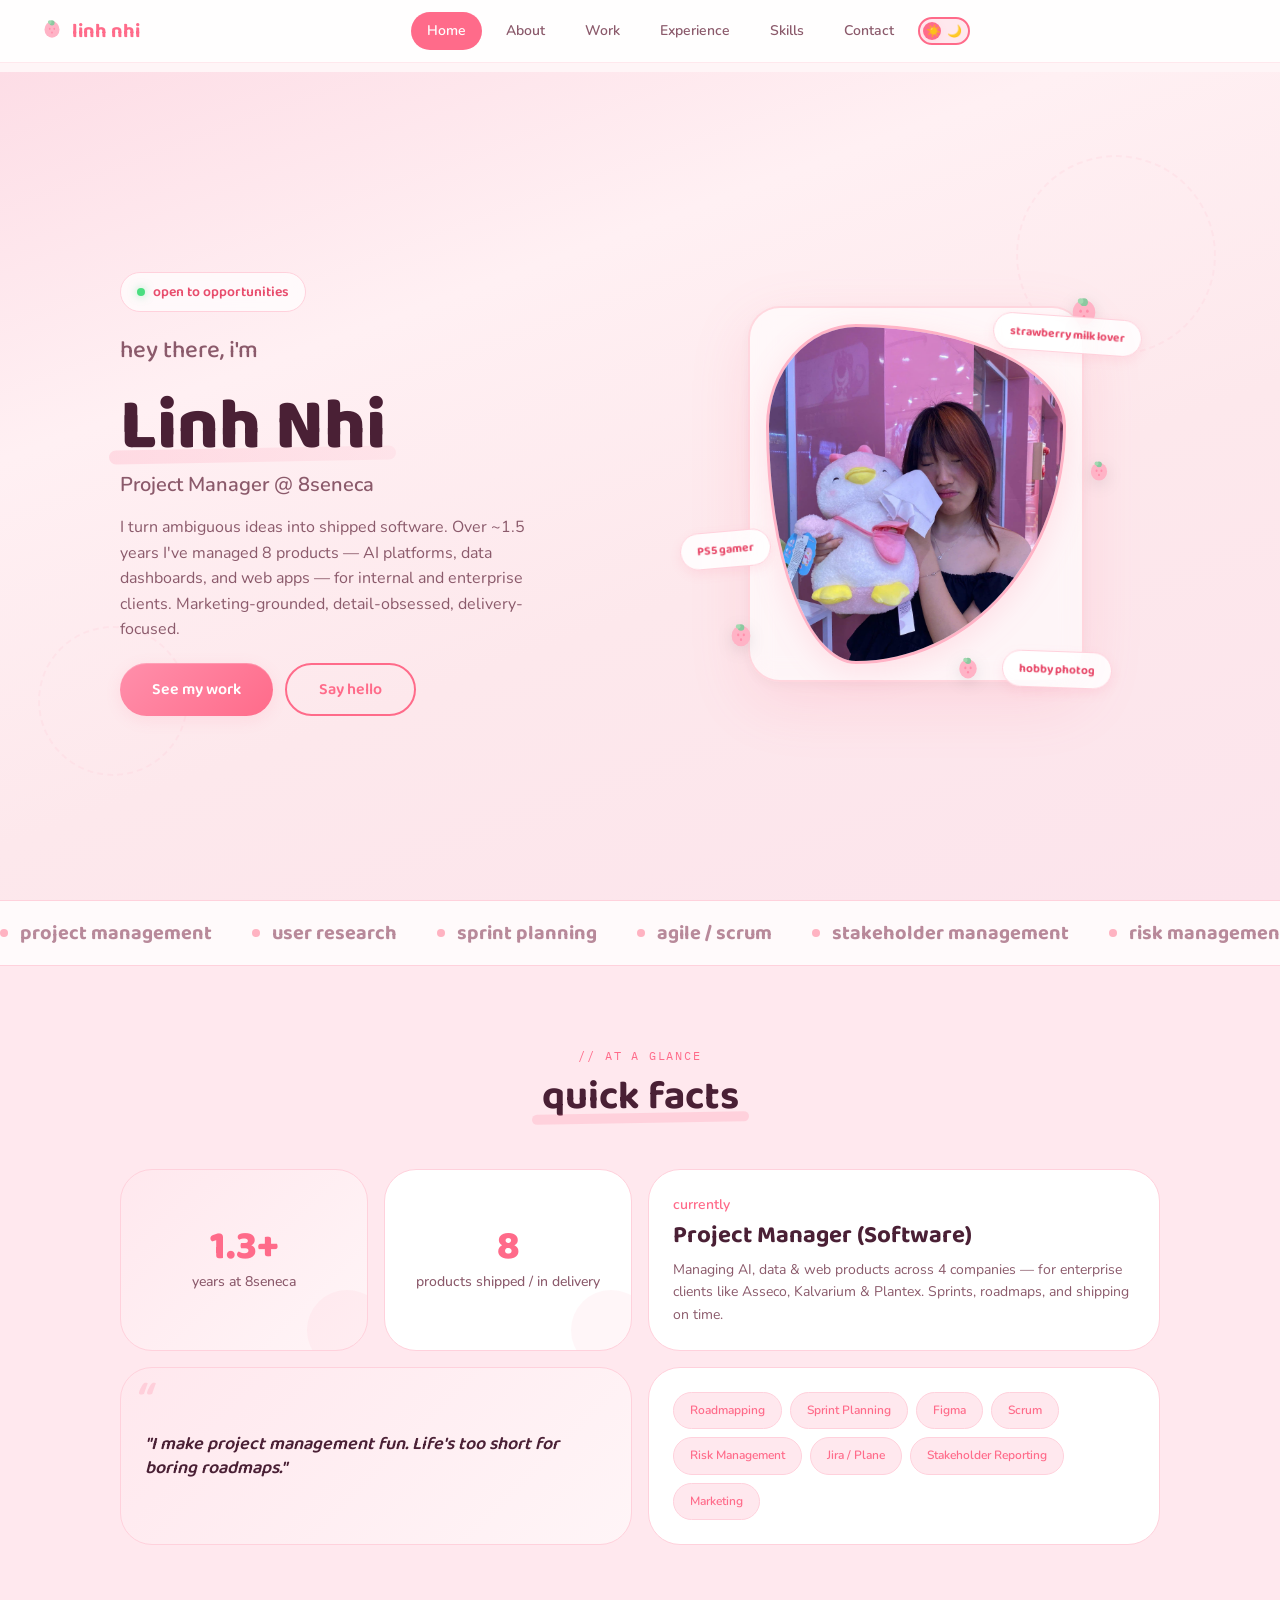
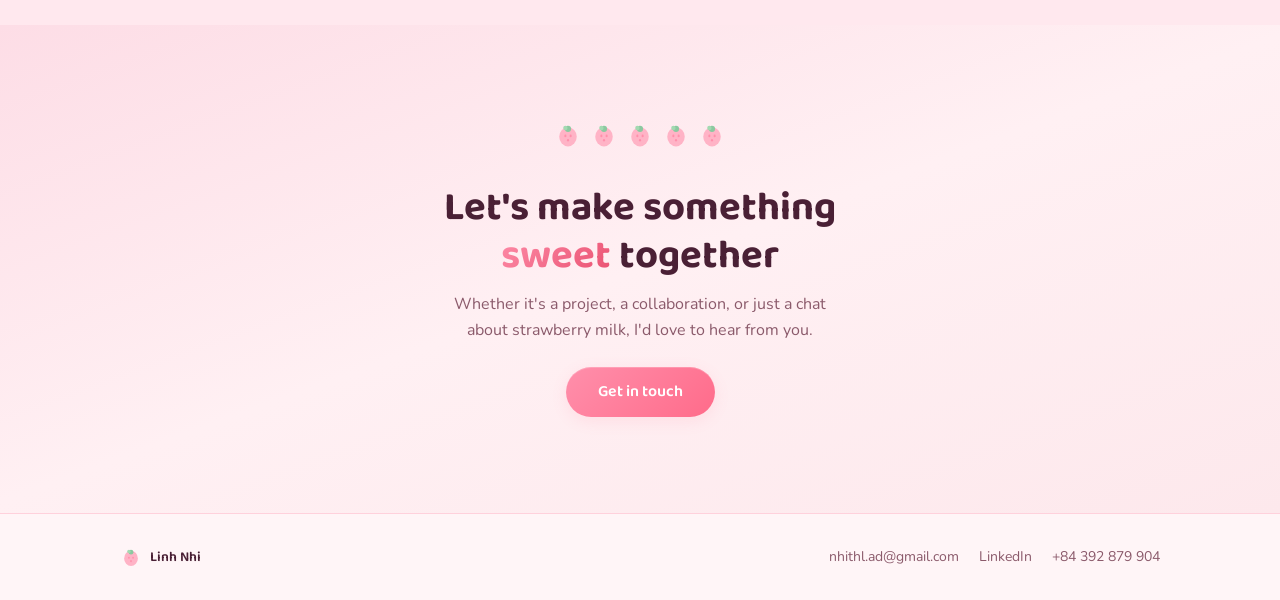
==== commit 5d36014e: "Add Work/Projects page and strengthen portfolio for job search - New work.html: 8 shipped products (" ====
--- a/html/index.html
+++ b/html/index.html
@@ -497,6 +497,7 @@
       <div class="nav__links">
         <a href="index.html" class="nav__link nav__link--active">Home</a>
         <a href="about.html" class="nav__link">About</a>
+        <a href="work.html" class="nav__link">Work</a>
         <a href="experience.html" class="nav__link">Experience</a>
         <a href="skills.html" class="nav__link">Skills</a>
         <a href="contact.html" class="nav__link">Contact</a>
@@ -519,6 +520,7 @@
   <div class="nav__mobile-menu" id="mobileMenu">
     <a href="index.html" class="nav__link nav__link--active" onclick="toggleMobile()">Home</a>
     <a href="about.html" class="nav__link" onclick="toggleMobile()">About</a>
+    <a href="work.html" class="nav__link" onclick="toggleMobile()">Work</a>
     <a href="experience.html" class="nav__link" onclick="toggleMobile()">Experience</a>
     <a href="skills.html" class="nav__link" onclick="toggleMobile()">Skills</a>
     <a href="contact.html" class="nav__link" onclick="toggleMobile()">Contact</a>
@@ -547,11 +549,12 @@
             <span class="hero__name-sub">Project Manager @ 8seneca</span>
           </h1>
           <p class="hero__desc">
-            Keeping projects on track and teams in sync, so great things ship on time.
-            Marketing background, project mindset, detail obsessed.
+            I turn ambiguous ideas into shipped software. Over ~1.5 years I've managed
+            8 products &mdash; AI platforms, data dashboards, and web apps &mdash; for internal and
+            enterprise clients. Marketing-grounded, detail-obsessed, delivery-focused.
           </p>
           <div class="hero__buttons">
-            <a href="about.html" class="btn btn--primary">Get to know me</a>
+            <a href="work.html" class="btn btn--primary">See my work</a>
             <a href="contact.html" class="btn btn--outline">Say hello</a>
           </div>
         </div>
@@ -604,13 +607,13 @@
           <div class="bento-stat__label">years at 8seneca</div>
         </div>
         <div class="bento-card bento-card--stat">
-          <div class="bento-stat__number">4</div>
-          <div class="bento-stat__label">companies</div>
+          <div class="bento-stat__number">8</div>
+          <div class="bento-stat__label">products shipped / in delivery</div>
         </div>
         <div class="bento-card bento-card--role bento-card--wide">
           <div class="bento-role__company">currently</div>
-          <div class="bento-role__title">Project Manager</div>
-          <div style="font-size:var(--text-sm);color:var(--color-text-secondary);margin-top:var(--sp-4);">Planning timelines, coordinating teams, running sprints, and making sure nothing falls through the cracks.</div>
+          <div class="bento-role__title">Project Manager (Software)</div>
+          <div style="font-size:var(--text-sm);color:var(--color-text-secondary);margin-top:var(--sp-4);">Managing AI, data &amp; web products across 4 companies &mdash; for enterprise clients like Asseco, Kalvarium &amp; Plantex. Sprints, roadmaps, and shipping on time.</div>
         </div>
         <div class="bento-card bento-card--quote bento-card--wide bento-card--accent">
           "I make project management fun. Life's too short for boring roadmaps."
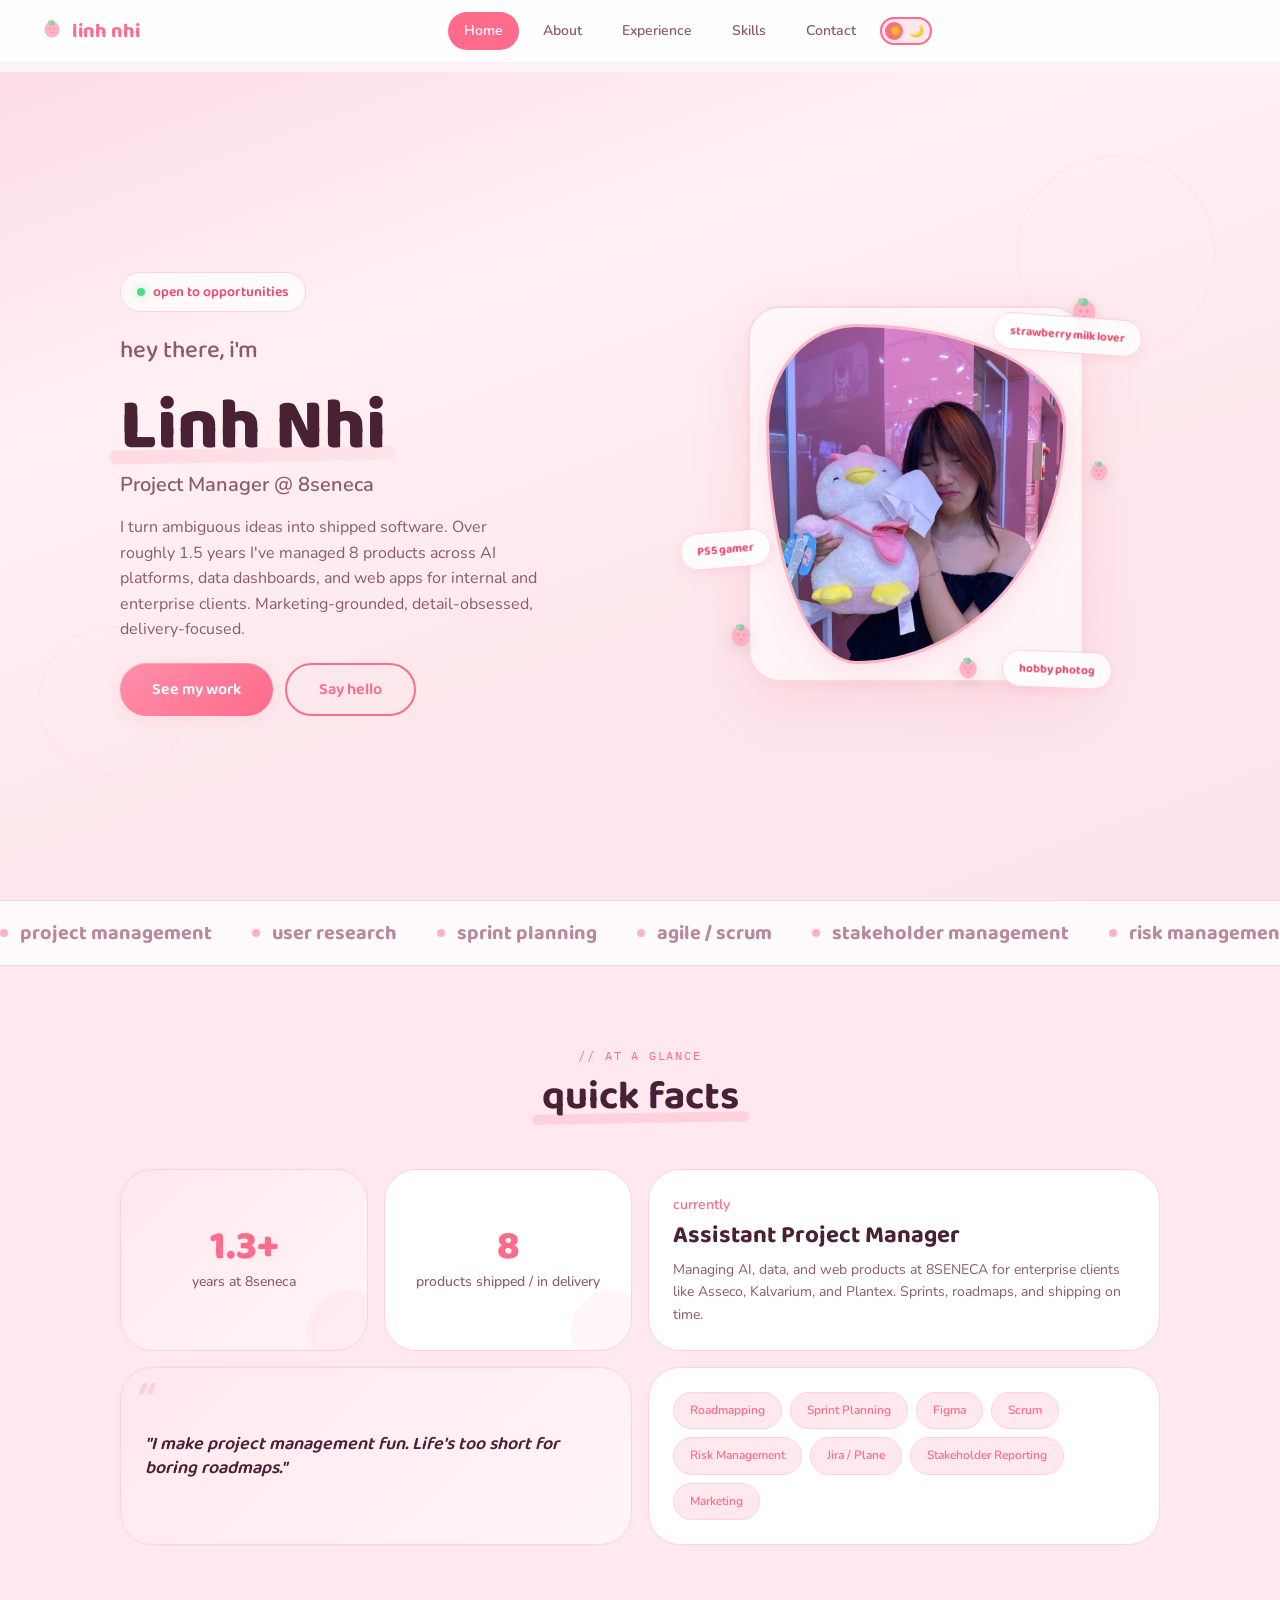
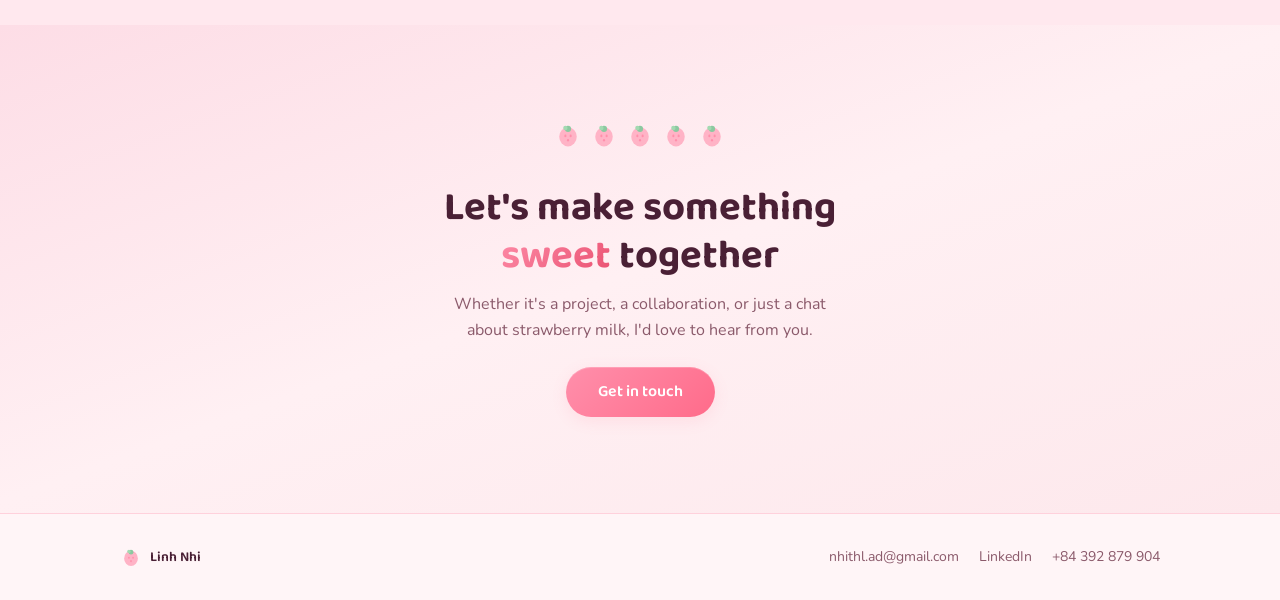
==== commit 7b086d39: "Rework Experience into timeline with 8SENECA projects; remove Work tab - Experience: proper timeline" ====
--- a/html/index.html
+++ b/html/index.html
@@ -121,7 +121,7 @@
     }
     .hero__buttons { display: flex; gap: var(--sp-12); flex-wrap: wrap; }
 
-    /* Visual side — milk carton style frame */
+    /* Visual side - milk carton style frame */
     .hero__visual {
       display: flex;
       justify-content: center;
@@ -497,7 +497,6 @@
       <div class="nav__links">
         <a href="index.html" class="nav__link nav__link--active">Home</a>
         <a href="about.html" class="nav__link">About</a>
-        <a href="work.html" class="nav__link">Work</a>
         <a href="experience.html" class="nav__link">Experience</a>
         <a href="skills.html" class="nav__link">Skills</a>
         <a href="contact.html" class="nav__link">Contact</a>
@@ -520,7 +519,6 @@
   <div class="nav__mobile-menu" id="mobileMenu">
     <a href="index.html" class="nav__link nav__link--active" onclick="toggleMobile()">Home</a>
     <a href="about.html" class="nav__link" onclick="toggleMobile()">About</a>
-    <a href="work.html" class="nav__link" onclick="toggleMobile()">Work</a>
     <a href="experience.html" class="nav__link" onclick="toggleMobile()">Experience</a>
     <a href="skills.html" class="nav__link" onclick="toggleMobile()">Skills</a>
     <a href="contact.html" class="nav__link" onclick="toggleMobile()">Contact</a>
@@ -549,12 +547,12 @@
             <span class="hero__name-sub">Project Manager @ 8seneca</span>
           </h1>
           <p class="hero__desc">
-            I turn ambiguous ideas into shipped software. Over ~1.5 years I've managed
-            8 products &mdash; AI platforms, data dashboards, and web apps &mdash; for internal and
+            I turn ambiguous ideas into shipped software. Over roughly 1.5 years I've managed
+            8 products across AI platforms, data dashboards, and web apps for internal and
             enterprise clients. Marketing-grounded, detail-obsessed, delivery-focused.
           </p>
           <div class="hero__buttons">
-            <a href="work.html" class="btn btn--primary">See my work</a>
+            <a href="experience.html" class="btn btn--primary">See my work</a>
             <a href="contact.html" class="btn btn--outline">Say hello</a>
           </div>
         </div>
@@ -612,8 +610,8 @@
         </div>
         <div class="bento-card bento-card--role bento-card--wide">
           <div class="bento-role__company">currently</div>
-          <div class="bento-role__title">Project Manager (Software)</div>
-          <div style="font-size:var(--text-sm);color:var(--color-text-secondary);margin-top:var(--sp-4);">Managing AI, data &amp; web products across 4 companies &mdash; for enterprise clients like Asseco, Kalvarium &amp; Plantex. Sprints, roadmaps, and shipping on time.</div>
+          <div class="bento-role__title">Assistant Project Manager</div>
+          <div style="font-size:var(--text-sm);color:var(--color-text-secondary);margin-top:var(--sp-4);">Managing AI, data, and web products at 8SENECA for enterprise clients like Asseco, Kalvarium, and Plantex. Sprints, roadmaps, and shipping on time.</div>
         </div>
         <div class="bento-card bento-card--quote bento-card--wide bento-card--accent">
           "I make project management fun. Life's too short for boring roadmaps."
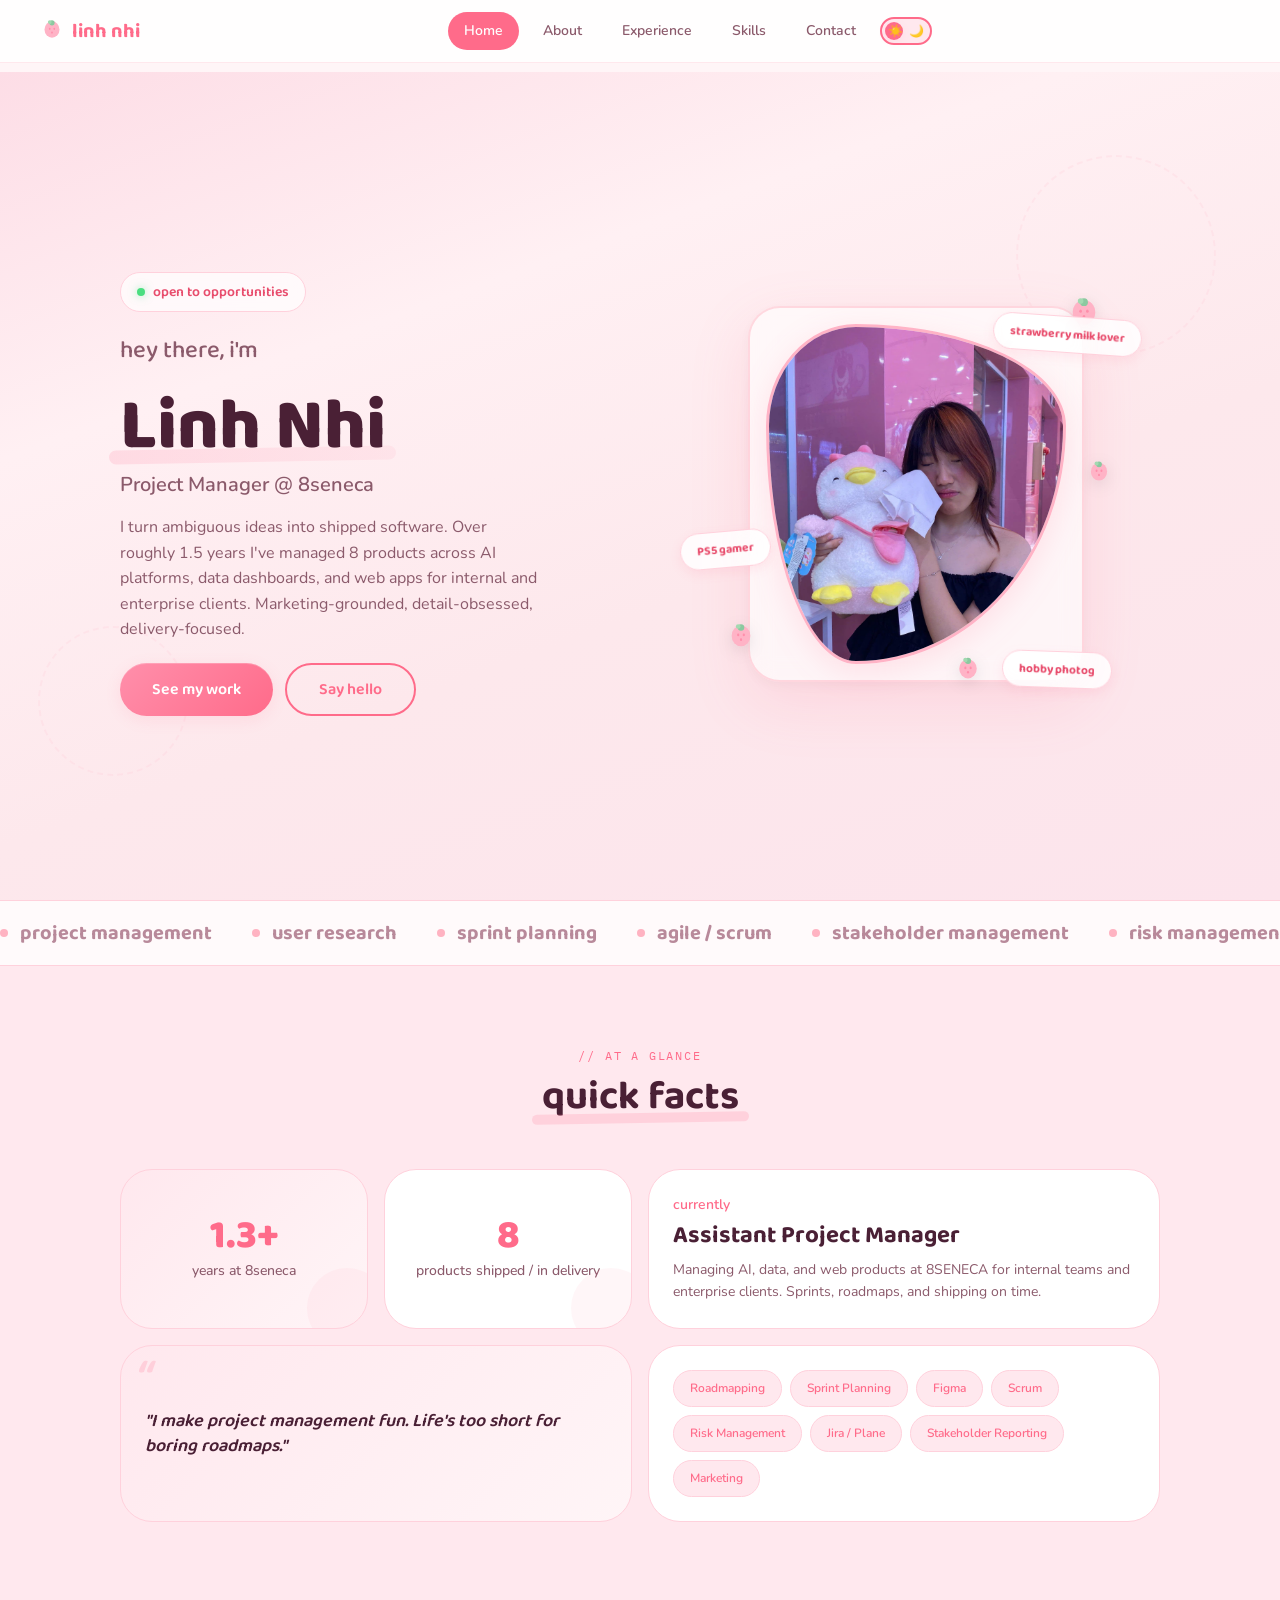
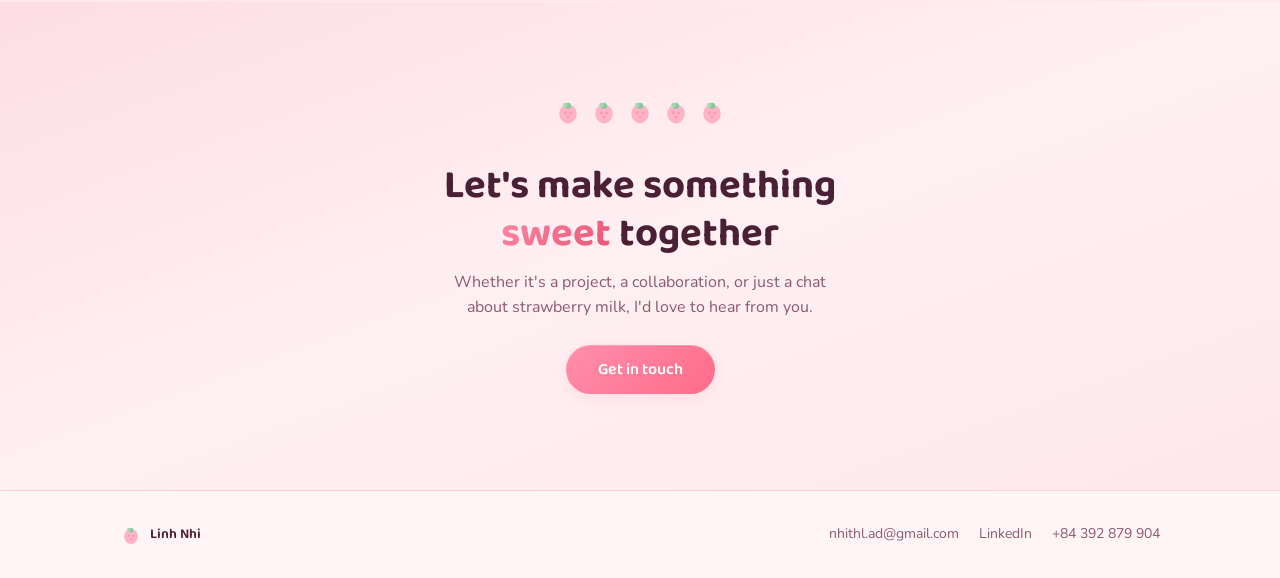
==== commit db3f493e: "Experience: horizontal timeline, reorder projects, genericize client names - Rework "where I've work" ====
--- a/html/index.html
+++ b/html/index.html
@@ -611,7 +611,7 @@
         <div class="bento-card bento-card--role bento-card--wide">
           <div class="bento-role__company">currently</div>
           <div class="bento-role__title">Assistant Project Manager</div>
-          <div style="font-size:var(--text-sm);color:var(--color-text-secondary);margin-top:var(--sp-4);">Managing AI, data, and web products at 8SENECA for enterprise clients like Asseco, Kalvarium, and Plantex. Sprints, roadmaps, and shipping on time.</div>
+          <div style="font-size:var(--text-sm);color:var(--color-text-secondary);margin-top:var(--sp-4);">Managing AI, data, and web products at 8SENECA for internal teams and enterprise clients. Sprints, roadmaps, and shipping on time.</div>
         </div>
         <div class="bento-card bento-card--quote bento-card--wide bento-card--accent">
           "I make project management fun. Life's too short for boring roadmaps."
--- a/html/shared.css
+++ b/html/shared.css
@@ -1,5 +1,5 @@
 /* ============================================
-   SHARED — Strawberry Milk Portfolio
+   SHARED - Strawberry Milk Portfolio
    Tokens + Components + Layout
    ============================================ */
 @import url('https://fonts.googleapis.com/css2?family=Baloo+2:wght@400;500;600;700;800&family=Nunito:wght@400;500;600;700&family=IBM+Plex+Mono:wght@400;500&display=swap');
@@ -635,7 +635,7 @@
 }
 
 /* ============================================
-   RESPONSIVE — Mobile (375px)
+   RESPONSIVE - Mobile (375px)
    ============================================ */
 @media (max-width: 768px) {
   .container { padding: 0 var(--grid-margin-mobile); }
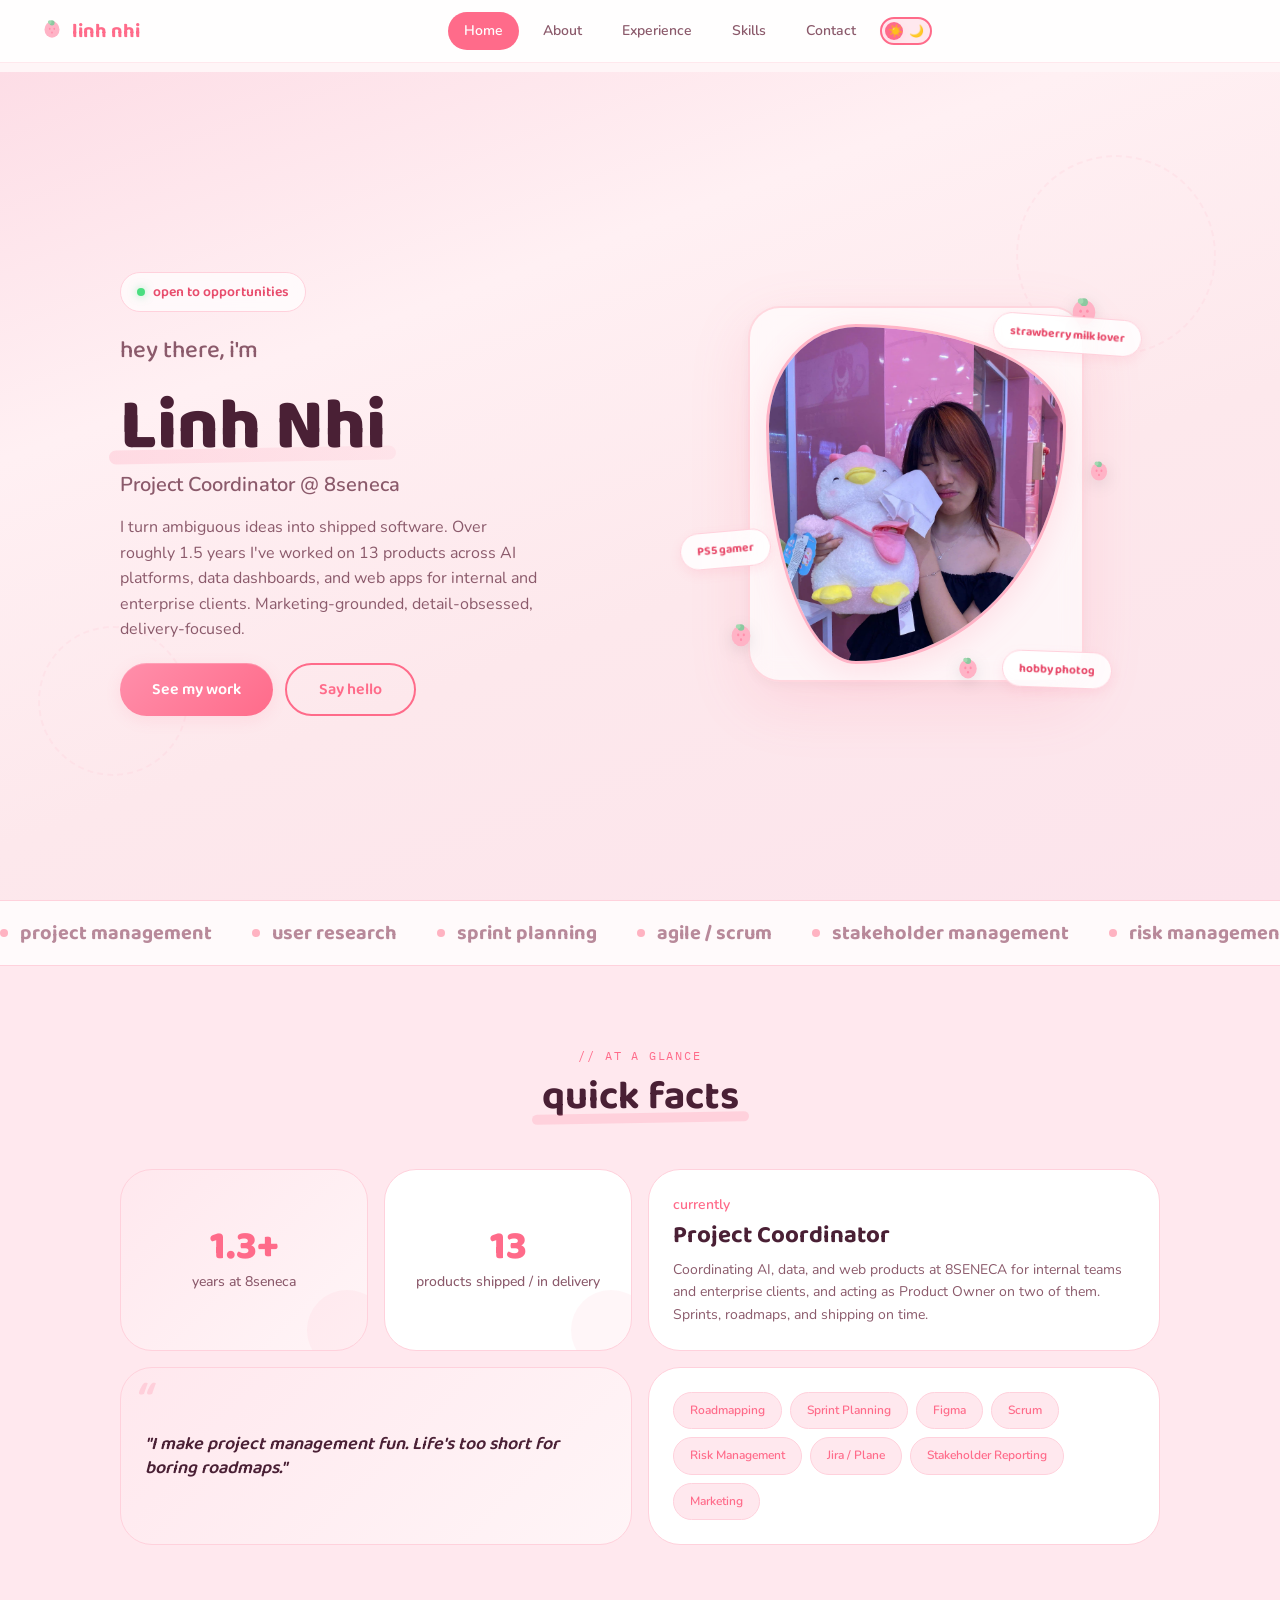
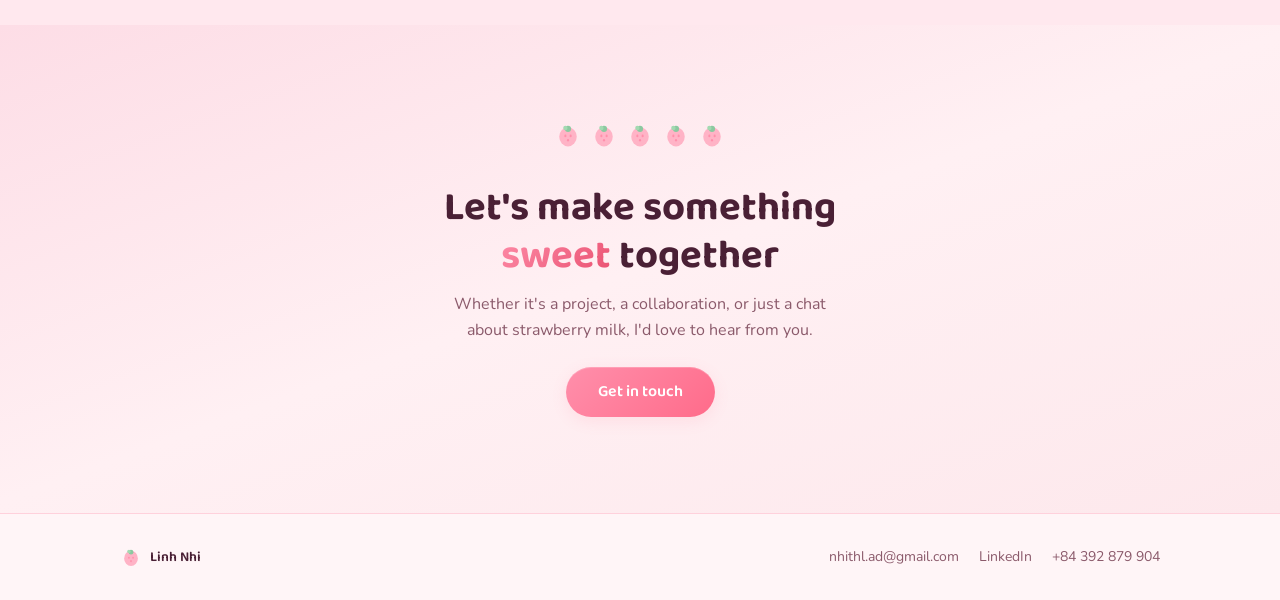
==== commit 1d71693d: "Retitle to Project Coordinator, add PO role and four new projects - Title changes to Project Coordin" ====
--- a/html/index.html
+++ b/html/index.html
@@ -3,7 +3,7 @@
 <head>
   <meta charset="UTF-8">
   <meta name="viewport" content="width=device-width, initial-scale=1.0">
-  <title>Linh Nhi | Project Manager</title>
+  <title>Linh Nhi | Project Coordinator</title>
   <link rel="icon" type="image/svg+xml" href="favicon.svg">
   <link rel="stylesheet" href="shared.css">
   <style>
@@ -544,11 +544,11 @@
           <div class="hero__greeting">hey there, i'm</div>
           <h1 class="hero__name">
             <span class="hero__name-highlight">Linh Nhi</span>
-            <span class="hero__name-sub">Project Manager @ 8seneca</span>
+            <span class="hero__name-sub">Project Coordinator @ 8seneca</span>
           </h1>
           <p class="hero__desc">
-            I turn ambiguous ideas into shipped software. Over roughly 1.5 years I've managed
-            8 products across AI platforms, data dashboards, and web apps for internal and
+            I turn ambiguous ideas into shipped software. Over roughly 1.5 years I've worked on
+            13 products across AI platforms, data dashboards, and web apps for internal and
             enterprise clients. Marketing-grounded, detail-obsessed, delivery-focused.
           </p>
           <div class="hero__buttons">
@@ -605,13 +605,13 @@
           <div class="bento-stat__label">years at 8seneca</div>
         </div>
         <div class="bento-card bento-card--stat">
-          <div class="bento-stat__number">8</div>
+          <div class="bento-stat__number">13</div>
           <div class="bento-stat__label">products shipped / in delivery</div>
         </div>
         <div class="bento-card bento-card--role bento-card--wide">
           <div class="bento-role__company">currently</div>
-          <div class="bento-role__title">Assistant Project Manager</div>
-          <div style="font-size:var(--text-sm);color:var(--color-text-secondary);margin-top:var(--sp-4);">Managing AI, data, and web products at 8SENECA for internal teams and enterprise clients. Sprints, roadmaps, and shipping on time.</div>
+          <div class="bento-role__title">Project Coordinator</div>
+          <div style="font-size:var(--text-sm);color:var(--color-text-secondary);margin-top:var(--sp-4);">Coordinating AI, data, and web products at 8SENECA for internal teams and enterprise clients, and acting as Product Owner on two of them. Sprints, roadmaps, and shipping on time.</div>
         </div>
         <div class="bento-card bento-card--quote bento-card--wide bento-card--accent">
           "I make project management fun. Life's too short for boring roadmaps."
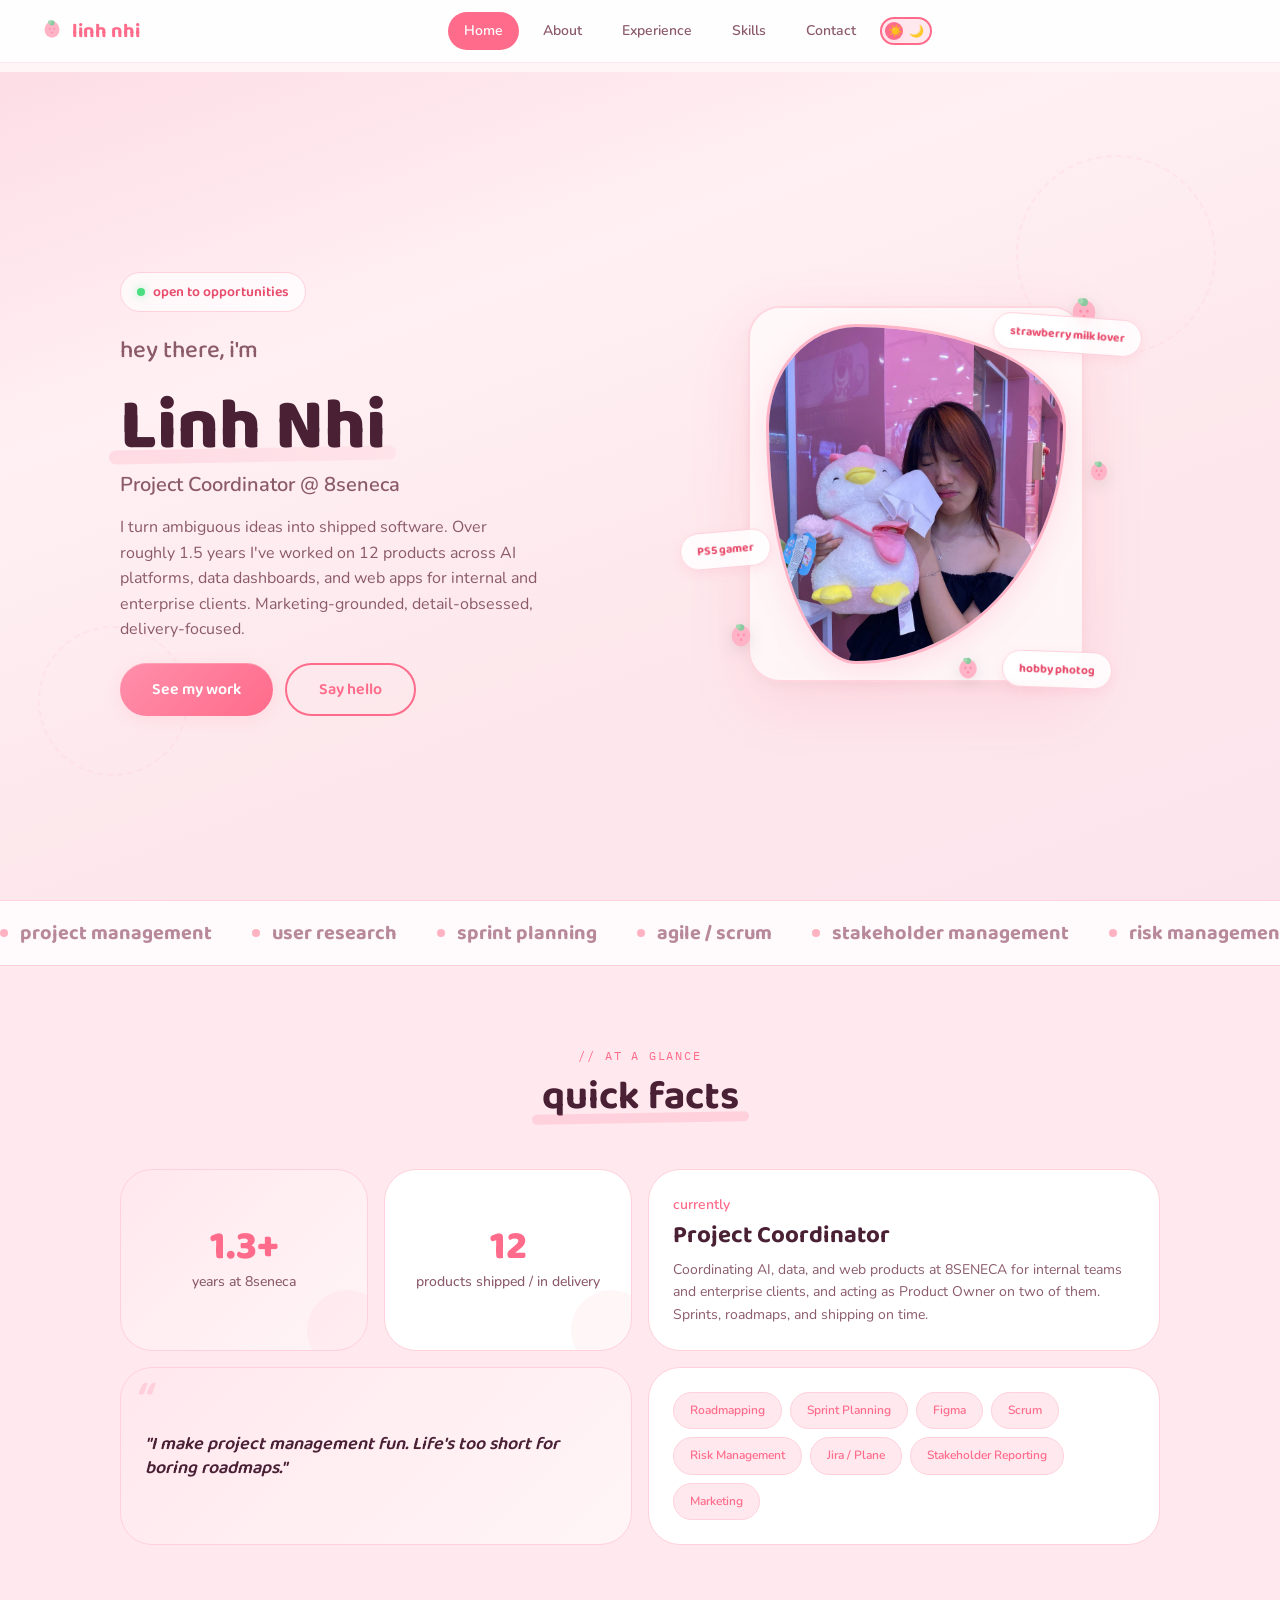
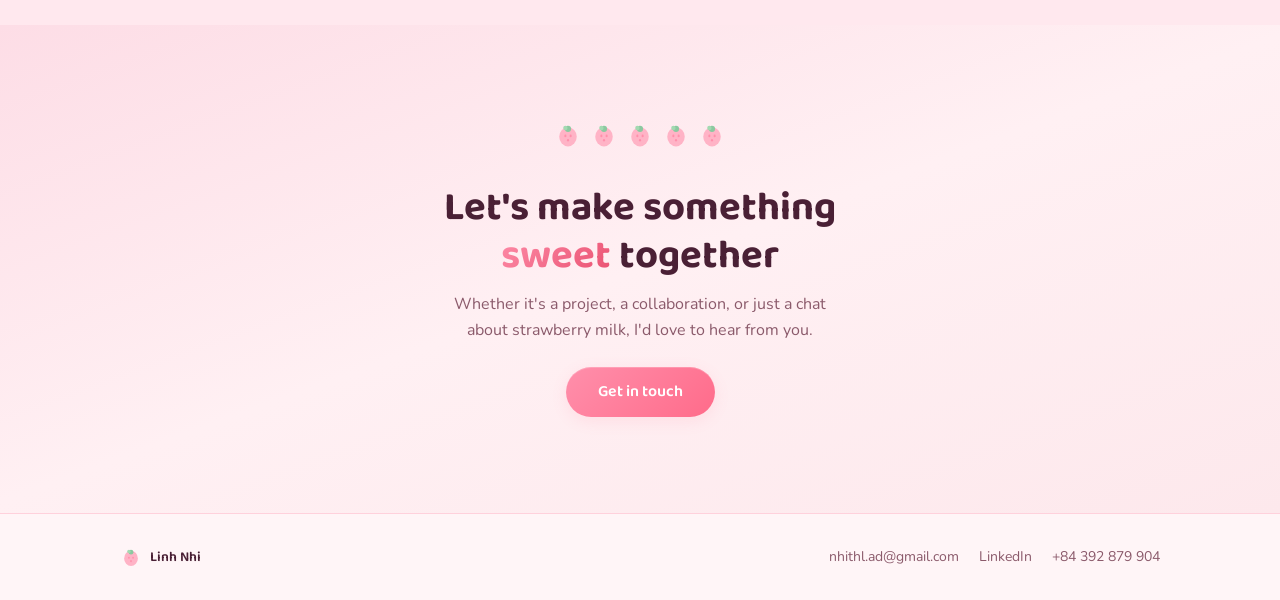
==== commit 4cad30d7: "Remove the AutoSeed project card Also updates what depended on it: - Perpetua no longer describes it" ====
--- a/html/index.html
+++ b/html/index.html
@@ -548,7 +548,7 @@
           </h1>
           <p class="hero__desc">
             I turn ambiguous ideas into shipped software. Over roughly 1.5 years I've worked on
-            13 products across AI platforms, data dashboards, and web apps for internal and
+            12 products across AI platforms, data dashboards, and web apps for internal and
             enterprise clients. Marketing-grounded, detail-obsessed, delivery-focused.
           </p>
           <div class="hero__buttons">
@@ -605,7 +605,7 @@
           <div class="bento-stat__label">years at 8seneca</div>
         </div>
         <div class="bento-card bento-card--stat">
-          <div class="bento-stat__number">13</div>
+          <div class="bento-stat__number">12</div>
           <div class="bento-stat__label">products shipped / in delivery</div>
         </div>
         <div class="bento-card bento-card--role bento-card--wide">
